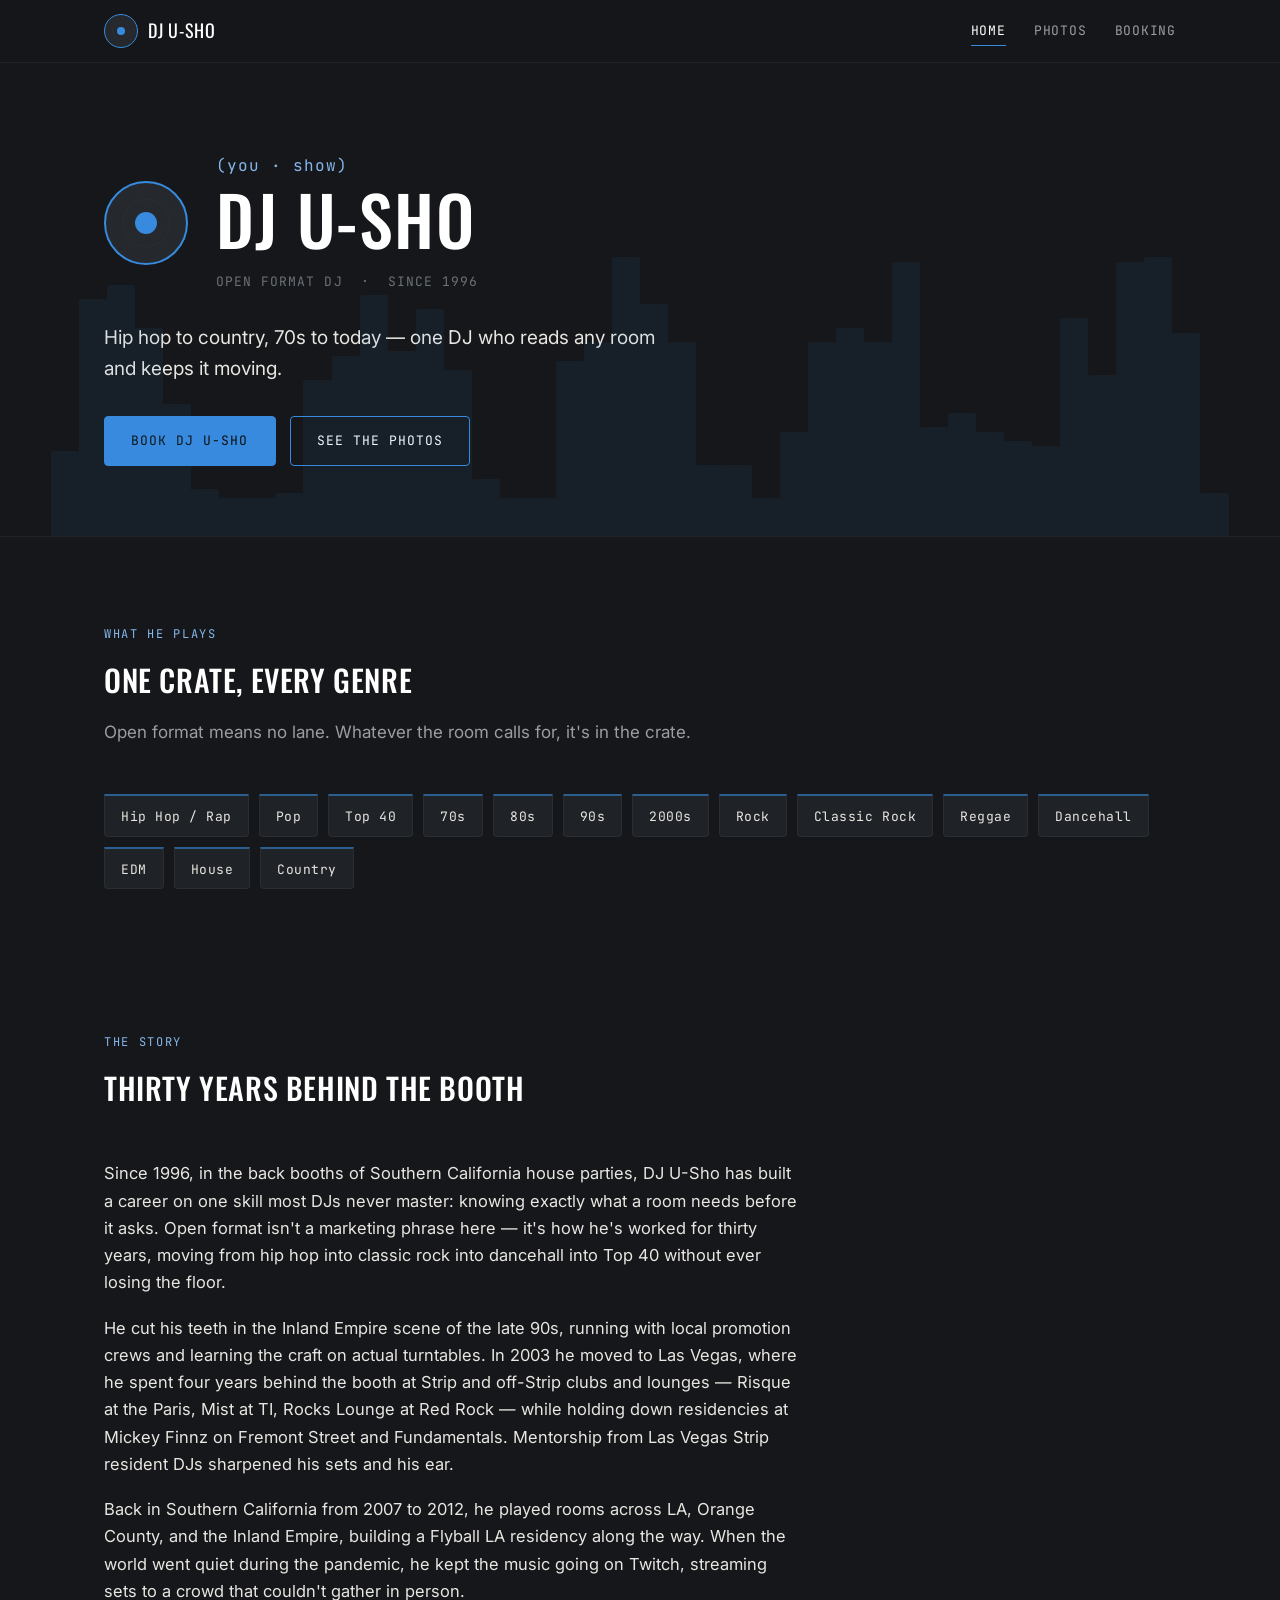
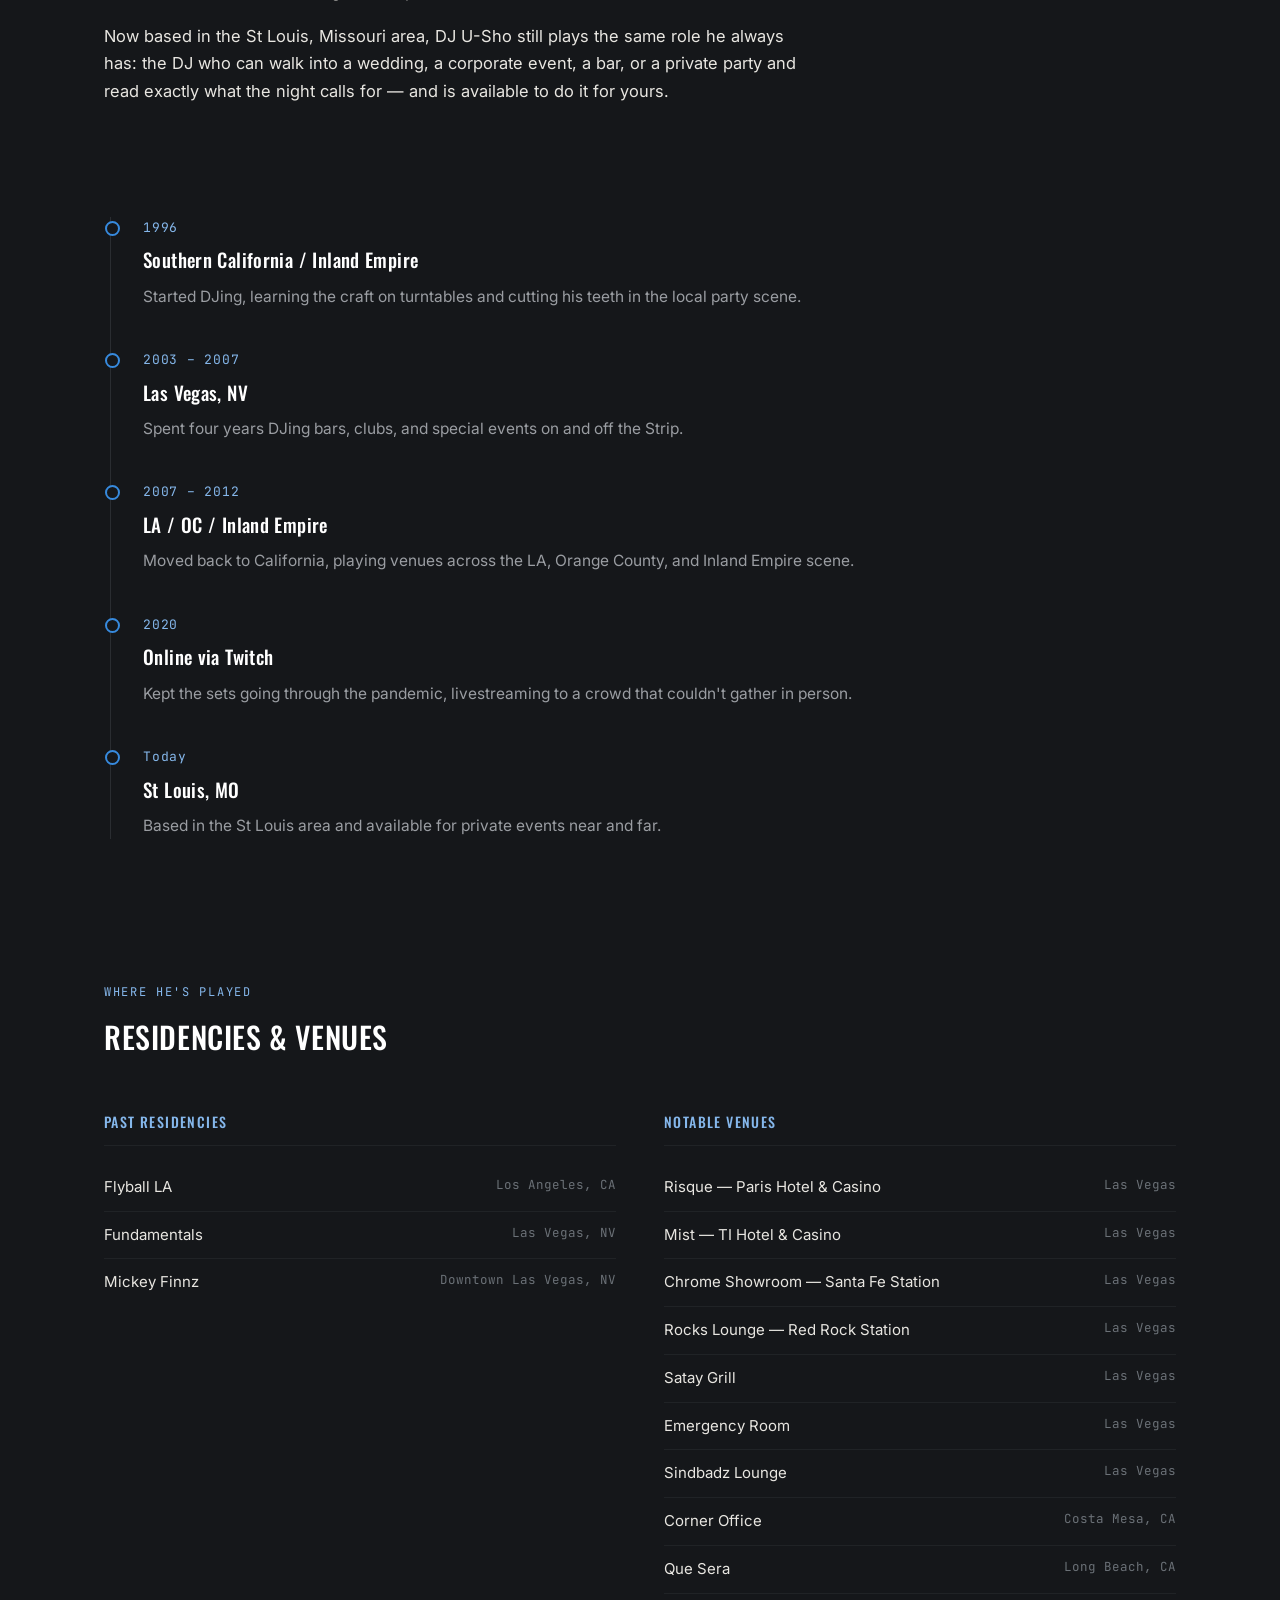
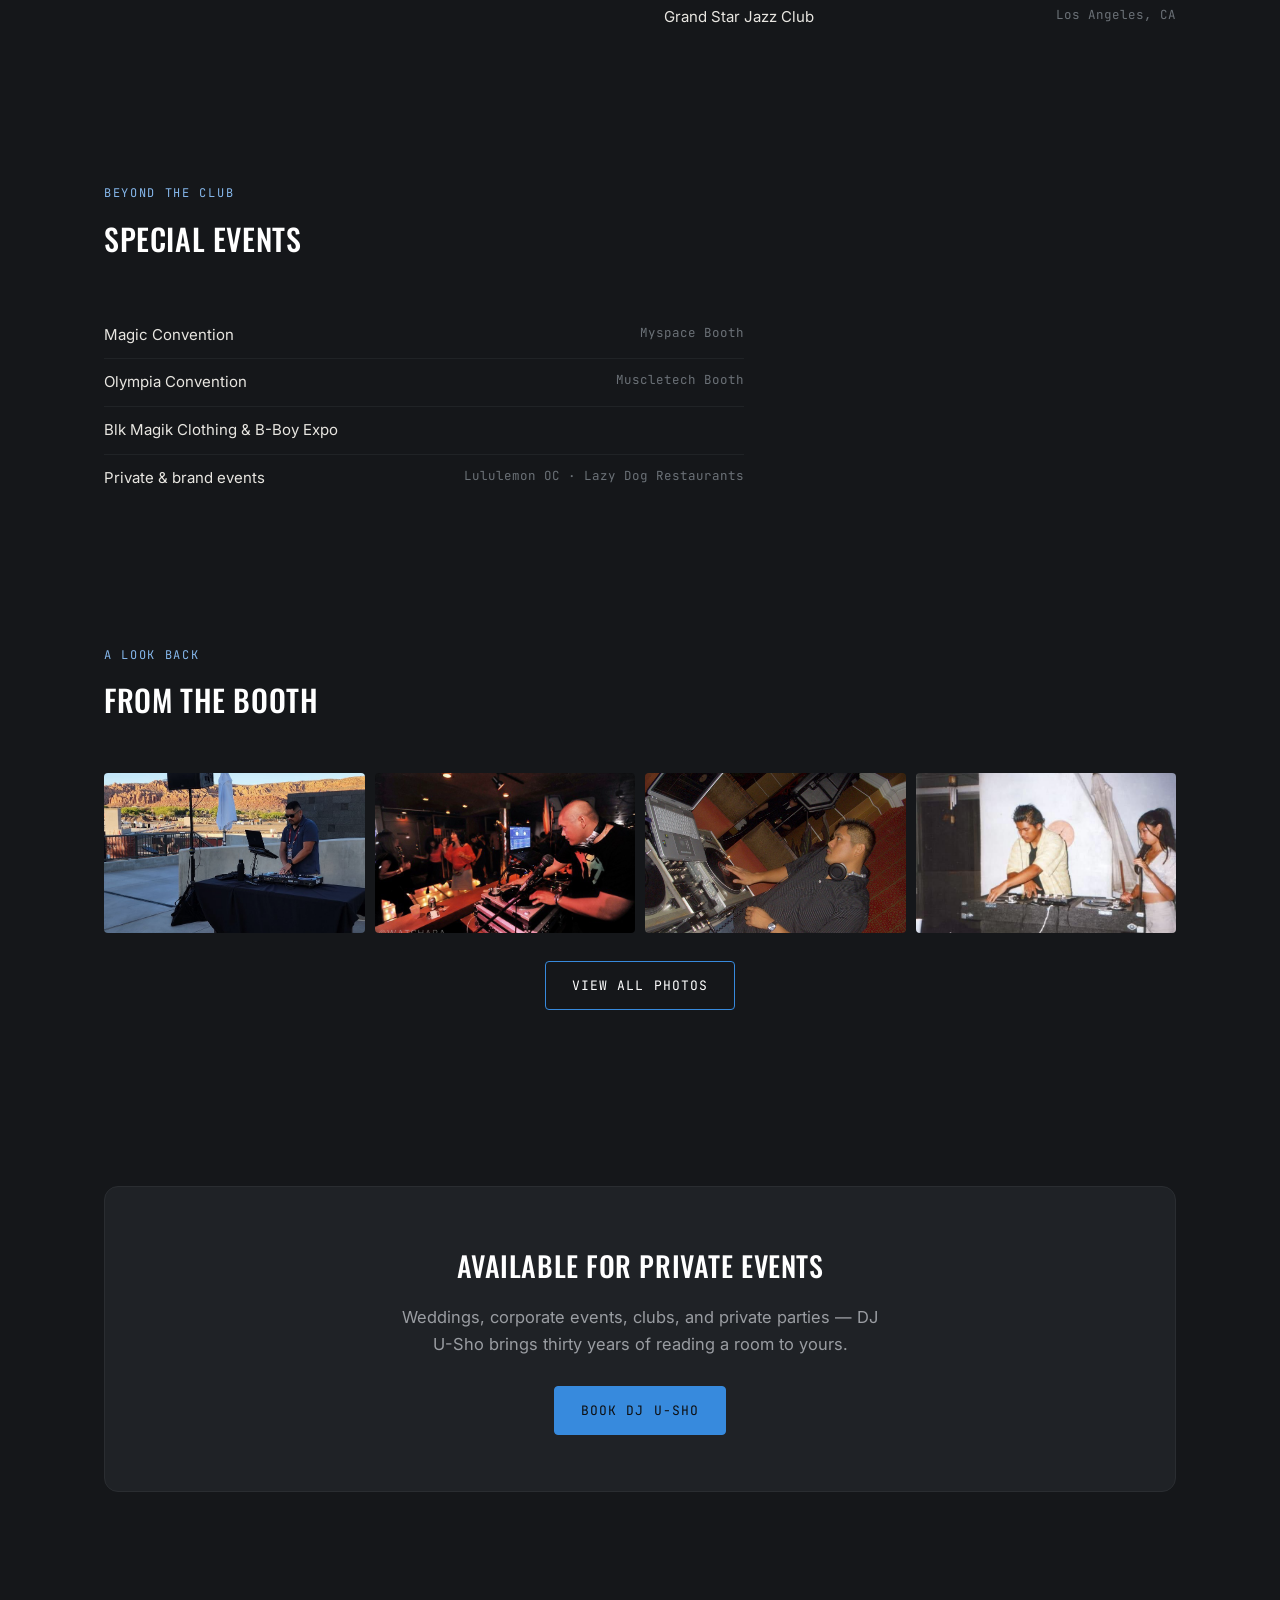
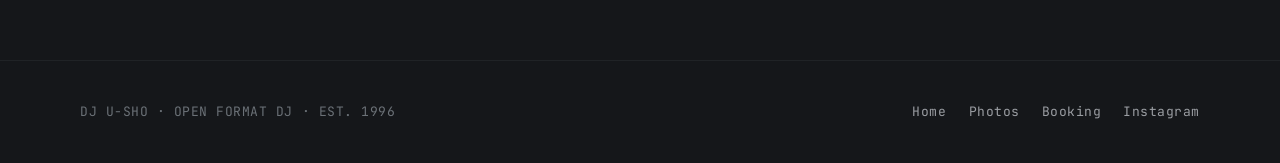
==== index.html @ 12fcd319 "Initial commit of DJ U-Sho website" ====
<!DOCTYPE html>
<html lang="en">
<head>
<meta charset="UTF-8">
<meta name="viewport" content="width=device-width, initial-scale=1.0">
<title>DJ U-Sho — Open Format DJ | Hip Hop, Rock, Top 40, EDM &amp; More</title>
<meta name="description" content="DJ U-Sho (pronounced 'you-show') is an open format DJ based in St Louis, MO, with 30 years of experience spinning hip hop, rock, Top 40, EDM, country and more. Available for weddings, clubs, and private events.">
<link rel="preconnect" href="https://fonts.googleapis.com">
<link rel="preconnect" href="https://fonts.gstatic.com" crossorigin>
<link href="https://fonts.googleapis.com/css2?family=Oswald:wght@400;500;600&family=Inter:wght@400;500;600&family=JetBrains+Mono:wght@400;500&display=swap" rel="stylesheet">
<link rel="stylesheet" href="styles.css">
<style>

  .hero {
    padding: 90px 0 70px;
    border-bottom: 1px solid var(--border-soft);
    position: relative;
    overflow: hidden;
  }

  .hero-waveform {
    position: absolute;
    inset: 0;
    display: flex;
    align-items: flex-end;
    justify-content: space-between;
    padding: 0 4%;
    opacity: 0.07;
    pointer-events: none;
  }

  .hero-waveform span {
    width: 2.4%;
    background: var(--accent);
    border-radius: 2px 2px 0 0;
  }

  .hero-inner {
    position: relative;
    z-index: 1;
    display: flex;
    align-items: center;
    gap: 28px;
    flex-wrap: wrap;
  }

  .hero-text h1 {
    font-size: clamp(40px, 7vw, 68px);
    line-height: 1;
    margin-bottom: 14px;
  }

  .hero-pronounce {
    font-family: var(--font-mono);
    font-size: 16px;
    color: var(--accent-text-on-dark);
    letter-spacing: 0.06em;
    margin-bottom: 6px;
    display: block;
  }

  .hero-meta {
    font-family: var(--font-mono);
    font-size: 13px;
    color: var(--text-tertiary);
    letter-spacing: 0.08em;
    text-transform: uppercase;
  }

  .hero-sub {
    margin-top: 28px;
    font-size: 19px;
    color: var(--text);
    max-width: 560px;
  }

  .hero-cta-row {
    margin-top: 32px;
    display: flex;
    gap: 14px;
    flex-wrap: wrap;
  }

  .crate {
    display: flex;
    flex-wrap: wrap;
    gap: 10px;
  }

  .crate-tab {
    font-family: var(--font-mono);
    font-size: 13px;
    letter-spacing: 0.04em;
    color: var(--text);
    background: var(--surface);
    border: 1px solid var(--border);
    border-top: 2px solid var(--accent-dim);
    padding: 10px 16px 8px;
    border-radius: 0 0 var(--radius-sm) var(--radius-sm);
    transition: border-color 0.15s, color 0.15s;
  }

  .crate-tab:hover {
    border-top-color: var(--accent);
    color: #fff;
  }

  .timeline {
    border-left: 1px solid var(--border);
    margin-left: 6px;
  }

  .timeline-item {
    position: relative;
    padding: 0 0 40px 32px;
  }

  .timeline-item:last-child { padding-bottom: 0; }

  .timeline-item::before {
    content: '';
    position: absolute;
    left: -6px;
    top: 4px;
    width: 11px;
    height: 11px;
    border-radius: 50%;
    background: var(--bg);
    border: 2px solid var(--accent);
  }

  .timeline-year {
    font-family: var(--font-mono);
    font-size: 13px;
    color: var(--accent-text-on-dark);
    letter-spacing: 0.06em;
    margin-bottom: 6px;
    display: block;
  }

  .timeline-item h3 {
    font-size: 19px;
    margin-bottom: 8px;
    text-transform: none;
  }

  .timeline-item p { font-size: 15.5px; }

  .bio-text p {
    font-size: 16.5px;
    color: var(--text);
    max-width: 700px;
  }

  .list-grid {
    display: grid;
    grid-template-columns: 1fr 1fr;
    gap: 48px;
  }

  @media (max-width: 720px) {
    .list-grid { grid-template-columns: 1fr; gap: 32px; }
  }

  .list-block h3 {
    font-size: 14px;
    letter-spacing: 0.1em;
    color: var(--accent-text-on-dark);
    margin-bottom: 18px;
    padding-bottom: 12px;
    border-bottom: 1px solid var(--border-soft);
  }

  .plain-list {
    list-style: none;
    margin: 0;
    padding: 0;
  }

  .plain-list li {
    padding: 11px 0;
    border-bottom: 1px solid var(--border-soft);
    font-size: 15px;
    color: var(--text);
    display: flex;
    justify-content: space-between;
    gap: 12px;
  }

  .plain-list li:last-child { border-bottom: none; }

  .plain-list .loc {
    font-family: var(--font-mono);
    font-size: 12.5px;
    color: var(--text-tertiary);
    text-align: right;
    white-space: nowrap;
  }

  .cta-band {
    background: var(--surface);
    border-radius: var(--radius-lg);
    padding: 56px 48px;
    text-align: center;
    border: 1px solid var(--border);
  }

  .cta-band h2 { font-size: 28px; margin-bottom: 14px; }
  .cta-band p { font-size: 16.5px; max-width: 480px; margin: 0 auto 28px; }

  @media (max-width: 600px) {
    .cta-band { padding: 40px 24px; }
  }

  .photo-teaser-grid {
    display: grid;
    grid-template-columns: repeat(4, 1fr);
    gap: 10px;
  }

  .photo-teaser-grid img {
    width: 100%;
    height: 160px;
    object-fit: cover;
    border-radius: var(--radius-sm);
    filter: grayscale(15%);
    transition: filter 0.2s;
  }

  .photo-teaser-grid a:hover img { filter: grayscale(0%); }

  @media (max-width: 720px) {
    .photo-teaser-grid { grid-template-columns: repeat(2, 1fr); }
  }
</style>
</head>
<body>

<header class="site-header">
  <nav class="nav">
    <a href="index.html" class="nav-brand">
      <span class="record-mark"><span class="ring"><span class="dot"></span></span></span>
      DJ U-Sho
    </a>
    <button class="nav-toggle" aria-label="Toggle menu" aria-expanded="false" id="navToggle">&#9776;</button>
    <ul class="nav-links" id="navLinks">
      <li><a href="index.html" class="active">Home</a></li>
      <li><a href="photos.html">Photos</a></li>
      <li><a href="contact.html">Booking</a></li>
    </ul>
  </nav>
</header>

<section class="hero">
  <div class="hero-waveform" aria-hidden="true" id="heroWaveform"></div>
  <div class="container hero-inner">
    <span class="record-mark lg spin" aria-hidden="true"><span class="ring"><span class="dot"></span></span></span>
    <div class="hero-text">
      <span class="hero-pronounce">(you &middot; show)</span>
      <h1>DJ U&#8209;Sho</h1>
      <span class="hero-meta">Open format DJ &nbsp;&middot;&nbsp; Since 1996</span>
    </div>
  </div>
  <div class="container">
    <p class="hero-sub">Hip hop to country, 70s to today — one DJ who reads any room and keeps it moving.</p>
    <div class="hero-cta-row">
      <a href="contact.html" class="btn primary">Book DJ U-Sho</a>
      <a href="photos.html" class="btn">See the photos</a>
    </div>
  </div>
</section>

<section>
  <div class="container">
    <div class="section-head">
      <span class="eyebrow">What he plays</span>
      <h2>One crate, every genre</h2>
      <p>Open format means no lane. Whatever the room calls for, it's in the crate.</p>
    </div>
    <div class="crate">
      <span class="crate-tab">Hip Hop / Rap</span>
      <span class="crate-tab">Pop</span>
      <span class="crate-tab">Top 40</span>
      <span class="crate-tab">70s</span>
      <span class="crate-tab">80s</span>
      <span class="crate-tab">90s</span>
      <span class="crate-tab">2000s</span>
      <span class="crate-tab">Rock</span>
      <span class="crate-tab">Classic Rock</span>
      <span class="crate-tab">Reggae</span>
      <span class="crate-tab">Dancehall</span>
      <span class="crate-tab">EDM</span>
      <span class="crate-tab">House</span>
      <span class="crate-tab">Country</span>
    </div>
  </div>
</section>

<section class="tight">
  <div class="container">
    <div class="section-head">
      <span class="eyebrow">The story</span>
      <h2>Thirty years behind the booth</h2>
    </div>
    <div class="bio-text">
      <p>Since 1996, in the back booths of Southern California house parties, DJ U-Sho has built a career on one skill most DJs never master: knowing exactly what a room needs before it asks. Open format isn't a marketing phrase here — it's how he's worked for thirty years, moving from hip hop into classic rock into dancehall into Top 40 without ever losing the floor.</p>
      <p>He cut his teeth in the Inland Empire scene of the late 90s, running with local promotion crews and learning the craft on actual turntables. In 2003 he moved to Las Vegas, where he spent four years behind the booth at Strip and off-Strip clubs and lounges — Risque at the Paris, Mist at TI, Rocks Lounge at Red Rock — while holding down residencies at Mickey Finnz on Fremont Street and Fundamentals. Mentorship from Las Vegas Strip resident DJs sharpened his sets and his ear.</p>
      <p>Back in Southern California from 2007 to 2012, he played rooms across LA, Orange County, and the Inland Empire, building a Flyball LA residency along the way. When the world went quiet during the pandemic, he kept the music going on Twitch, streaming sets to a crowd that couldn't gather in person.</p>
      <p>Now based in the St Louis, Missouri area, DJ U-Sho still plays the same role he always has: the DJ who can walk into a wedding, a corporate event, a bar, or a private party and read exactly what the night calls for — and is available to do it for yours.</p>
    </div>
  </div>
</section>

<section class="tight">
  <div class="container">
    <div class="timeline">
      <div class="timeline-item">
        <span class="timeline-year">1996</span>
        <h3>Southern California / Inland Empire</h3>
        <p>Started DJing, learning the craft on turntables and cutting his teeth in the local party scene.</p>
      </div>
      <div class="timeline-item">
        <span class="timeline-year">2003 &ndash; 2007</span>
        <h3>Las Vegas, NV</h3>
        <p>Spent four years DJing bars, clubs, and special events on and off the Strip.</p>
      </div>
      <div class="timeline-item">
        <span class="timeline-year">2007 &ndash; 2012</span>
        <h3>LA / OC / Inland Empire</h3>
        <p>Moved back to California, playing venues across the LA, Orange County, and Inland Empire scene.</p>
      </div>
      <div class="timeline-item">
        <span class="timeline-year">2020</span>
        <h3>Online via Twitch</h3>
        <p>Kept the sets going through the pandemic, livestreaming to a crowd that couldn't gather in person.</p>
      </div>
      <div class="timeline-item">
        <span class="timeline-year">Today</span>
        <h3>St Louis, MO</h3>
        <p>Based in the St Louis area and available for private events near and far.</p>
      </div>
    </div>
  </div>
</section>

<section>
  <div class="container">
    <div class="section-head">
      <span class="eyebrow">Where he's played</span>
      <h2>Residencies &amp; venues</h2>
    </div>
    <div class="list-grid">
      <div class="list-block">
        <h3>Past residencies</h3>
        <ul class="plain-list">
          <li><span>Flyball LA</span><span class="loc">Los Angeles, CA</span></li>
          <li><span>Fundamentals</span><span class="loc">Las Vegas, NV</span></li>
          <li><span>Mickey Finnz</span><span class="loc">Downtown Las Vegas, NV</span></li>
        </ul>
      </div>
      <div class="list-block">
        <h3>Notable venues</h3>
        <ul class="plain-list">
          <li><span>Risque &mdash; Paris Hotel &amp; Casino</span><span class="loc">Las Vegas</span></li>
          <li><span>Mist &mdash; TI Hotel &amp; Casino</span><span class="loc">Las Vegas</span></li>
          <li><span>Chrome Showroom &mdash; Santa Fe Station</span><span class="loc">Las Vegas</span></li>
          <li><span>Rocks Lounge &mdash; Red Rock Station</span><span class="loc">Las Vegas</span></li>
          <li><span>Satay Grill</span><span class="loc">Las Vegas</span></li>
          <li><span>Emergency Room</span><span class="loc">Las Vegas</span></li>
          <li><span>Sindbadz Lounge</span><span class="loc">Las Vegas</span></li>
          <li><span>Corner Office</span><span class="loc">Costa Mesa, CA</span></li>
          <li><span>Que Sera</span><span class="loc">Long Beach, CA</span></li>
          <li><span>Grand Star Jazz Club</span><span class="loc">Los Angeles, CA</span></li>
        </ul>
      </div>
    </div>
  </div>
</section>

<section class="tight">
  <div class="container">
    <div class="section-head">
      <span class="eyebrow">Beyond the club</span>
      <h2>Special events</h2>
    </div>
    <ul class="plain-list" style="max-width: 640px;">
      <li><span>Magic Convention</span><span class="loc">Myspace Booth</span></li>
      <li><span>Olympia Convention</span><span class="loc">Muscletech Booth</span></li>
      <li><span>Blk Magik Clothing &amp; B-Boy Expo</span><span class="loc"></span></li>
      <li><span>Private &amp; brand events</span><span class="loc">Lululemon OC &middot; Lazy Dog Restaurants</span></li>
    </ul>
  </div>
</section>

<section>
  <div class="container">
    <div class="section-head">
      <span class="eyebrow">A look back</span>
      <h2>From the booth</h2>
    </div>
    <div class="photo-teaser-grid">
      <a href="photos.html"><img src="images/recent_03.jpg" alt="DJ U-Sho performing at an outdoor rooftop event" loading="lazy"></a>
      <a href="photos.html"><img src="images/laoc_01.jpg" alt="DJ U-Sho performing with a DJ U-Sho branded laptop sticker" loading="lazy"></a>
      <a href="photos.html"><img src="images/vegas_06.jpg" alt="DJ U-Sho DJing at a Las Vegas venue" loading="lazy"></a>
      <a href="photos.html"><img src="images/1996_early.jpg" alt="DJ U-Sho's earliest DJ photo from 1996" loading="lazy"></a>
    </div>
    <div style="text-align:center; margin-top: 28px;">
      <a href="photos.html" class="btn">View all photos</a>
    </div>
  </div>
</section>

<section>
  <div class="container">
    <div class="cta-band">
      <h2>Available for private events</h2>
      <p>Weddings, corporate events, clubs, and private parties — DJ U-Sho brings thirty years of reading a room to yours.</p>
      <a href="contact.html" class="btn primary">Book DJ U-Sho</a>
    </div>
  </div>
</section>

<footer class="site-footer">
  <div class="footer-inner">
    <span class="footer-brand">DJ U-SHO &middot; OPEN FORMAT DJ &middot; EST. 1996</span>
    <ul class="footer-links">
      <li><a href="index.html">Home</a></li>
      <li><a href="photos.html">Photos</a></li>
      <li><a href="contact.html">Booking</a></li>
      <li><a href="https://instagram.com" target="_blank" rel="noopener">Instagram</a></li>
    </ul>
  </div>
</footer>

<script>
  const toggle = document.getElementById('navToggle');
  const links = document.getElementById('navLinks');
  toggle.addEventListener('click', () => {
    const open = links.classList.toggle('open');
    toggle.setAttribute('aria-expanded', open);
  });

  const wf = document.getElementById('heroWaveform');
  if (wf) {
    const bars = 42;
    let html = '';
    for (let i = 0; i < bars; i++) {
      const h = 15 + Math.round(Math.sin(i * 0.7) * 25 + Math.random() * 30);
      html += `<span style="height:${Math.max(8, h)}%"></span>`;
    }
    wf.innerHTML = html;
  }
</script>

</body>
</html>
---- styles.css ----
/* ============================================
   DJ U-SHO — Shared Styles
   Palette: charcoal base, blue signal accent
   Type: Oswald (display/condensed) + Inter (body) + JetBrains Mono (labels)
   ============================================ */

:root {
  --bg: #15171a;
  --bg-deep: #0d0e10;
  --surface: #1f2226;
  --surface-raised: #25292e;
  --border: #2a2d31;
  --border-soft: #202326;
  --text: #e8e6e1;
  --text-secondary: #9a9da2;
  --text-tertiary: #6b7177;
  --accent: #378ADD;
  --accent-dim: #2a5f8f;
  --accent-bright: #5DA3EA;
  --accent-text-on-dark: #85B7EB;

  --font-display: 'Oswald', 'Arial Narrow', sans-serif;
  --font-body: 'Inter', -apple-system, BlinkMacSystemFont, 'Segoe UI', sans-serif;
  --font-mono: 'JetBrains Mono', 'Courier New', monospace;

  --radius-sm: 4px;
  --radius-md: 8px;
  --radius-lg: 14px;

  --max-width: 1120px;
}

* { box-sizing: border-box; }

html { scroll-behavior: smooth; }

@media (prefers-reduced-motion: reduce) {
  html { scroll-behavior: auto; }
  * { animation-duration: 0.01ms !important; animation-iteration-count: 1 !important; transition-duration: 0.01ms !important; }
}

body {
  margin: 0;
  background: var(--bg);
  color: var(--text);
  font-family: var(--font-body);
  font-size: 16px;
  line-height: 1.65;
  -webkit-font-smoothing: antialiased;
}

img { max-width: 100%; display: block; }

a { color: var(--accent-text-on-dark); text-decoration: none; }
a:hover { color: var(--accent-bright); }

a:focus-visible,
button:focus-visible,
input:focus-visible,
select:focus-visible,
textarea:focus-visible {
  outline: 2px solid var(--accent);
  outline-offset: 2px;
}

h1, h2, h3 {
  font-family: var(--font-display);
  font-weight: 500;
  text-transform: uppercase;
  letter-spacing: 0.02em;
  margin: 0;
  color: #fff;
}

p { margin: 0 0 1.1em; color: var(--text-secondary); }
p:last-child { margin-bottom: 0; }

.container {
  max-width: var(--max-width);
  margin: 0 auto;
  padding: 0 24px;
}

.eyebrow {
  font-family: var(--font-mono);
  font-size: 12px;
  letter-spacing: 0.14em;
  text-transform: uppercase;
  color: var(--accent-text-on-dark);
  margin: 0 0 10px;
  display: block;
}

/* ---------- Nav ---------- */
.site-header {
  position: sticky;
  top: 0;
  z-index: 50;
  background: rgba(21, 23, 26, 0.92);
  backdrop-filter: blur(8px);
  border-bottom: 1px solid var(--border-soft);
}

.nav {
  display: flex;
  align-items: center;
  justify-content: space-between;
  padding: 14px 24px;
  max-width: var(--max-width);
  margin: 0 auto;
  position: relative;
}

.nav-brand {
  display: flex;
  align-items: center;
  gap: 10px;
  color: #fff;
  font-family: var(--font-display);
  font-size: 18px;
  letter-spacing: 0.04em;
  text-transform: uppercase;
}

.nav-brand:hover { color: #fff; }

.nav-links {
  display: flex;
  gap: 28px;
  list-style: none;
  margin: 0;
  padding: 0;
  font-family: var(--font-mono);
  font-size: 13px;
  letter-spacing: 0.06em;
  text-transform: uppercase;
}

.nav-links a {
  color: var(--text-secondary);
  padding: 6px 0;
  border-bottom: 1px solid transparent;
  transition: color 0.15s, border-color 0.15s;
}

.nav-links a:hover,
.nav-links a.active {
  color: #fff;
  border-bottom-color: var(--accent);
}

.nav-toggle {
  display: none;
  background: none;
  border: 1px solid var(--border);
  border-radius: var(--radius-sm);
  color: var(--text);
  padding: 8px 10px;
  font-size: 18px;
  cursor: pointer;
}

@media (max-width: 720px) {
  .nav-links {
    position: absolute;
    top: 100%;
    left: 0;
    right: 0;
    flex-direction: column;
    background: var(--bg-deep);
    border-bottom: 1px solid var(--border-soft);
    padding: 16px 24px;
    gap: 16px;
    display: none;
  }
  .nav-links.open { display: flex; }
  .nav-toggle { display: block; }
}

/* ---------- Record mark ---------- */
.record-mark {
  width: 34px;
  height: 34px;
  border-radius: 50%;
  background: var(--surface-raised);
  border: 1.5px solid var(--accent);
  display: flex;
  align-items: center;
  justify-content: center;
  flex-shrink: 0;
}

.record-mark .ring {
  width: 18px;
  height: 18px;
  border-radius: 50%;
  border: 1px solid var(--border);
  display: flex;
  align-items: center;
  justify-content: center;
}

.record-mark .dot {
  width: 8px;
  height: 8px;
  border-radius: 50%;
  background: var(--accent);
}

.record-mark.lg {
  width: 84px;
  height: 84px;
  border-width: 2px;
}
.record-mark.lg .ring { width: 48px; height: 48px; }
.record-mark.lg .dot { width: 22px; height: 22px; }

@keyframes spin-record {
  from { transform: rotate(0deg); }
  to { transform: rotate(360deg); }
}

.record-mark.spin .ring {
  animation: spin-record 6s linear infinite;
}

/* ---------- Buttons ---------- */
.btn {
  display: inline-flex;
  align-items: center;
  gap: 8px;
  font-family: var(--font-mono);
  font-size: 13px;
  letter-spacing: 0.08em;
  text-transform: uppercase;
  padding: 13px 26px;
  border-radius: var(--radius-sm);
  border: 1px solid var(--accent);
  color: #fff;
  background: transparent;
  cursor: pointer;
  transition: background 0.15s, color 0.15s, transform 0.1s;
}

.btn:hover {
  background: var(--accent);
  color: #0d0e10;
}

.btn:active { transform: scale(0.98); }

.btn.primary {
  background: var(--accent);
  color: #0d0e10;
}

.btn.primary:hover {
  background: var(--accent-bright);
  border-color: var(--accent-bright);
}

/* ---------- Footer ---------- */
.site-footer {
  border-top: 1px solid var(--border-soft);
  padding: 40px 24px;
  margin-top: 80px;
}

.footer-inner {
  max-width: var(--max-width);
  margin: 0 auto;
  display: flex;
  flex-wrap: wrap;
  justify-content: space-between;
  align-items: center;
  gap: 20px;
}

.footer-brand {
  font-family: var(--font-mono);
  font-size: 13px;
  color: var(--text-tertiary);
  letter-spacing: 0.04em;
}

.footer-links {
  display: flex;
  gap: 22px;
  list-style: none;
  margin: 0;
  padding: 0;
  font-family: var(--font-mono);
  font-size: 13px;
  letter-spacing: 0.04em;
}

.footer-links a { color: var(--text-secondary); }
.footer-links a:hover { color: var(--accent-text-on-dark); }

/* ---------- Section spacing ---------- */
section { padding: 88px 0; }
section.tight { padding: 56px 0; }

.section-head { max-width: 640px; margin-bottom: 48px; }
.section-head h2 { font-size: 30px; margin-bottom: 14px; }
.section-head p { font-size: 17px; }

.hr {
  border: none;
  border-top: 1px solid var(--border-soft);
  margin: 0;
}
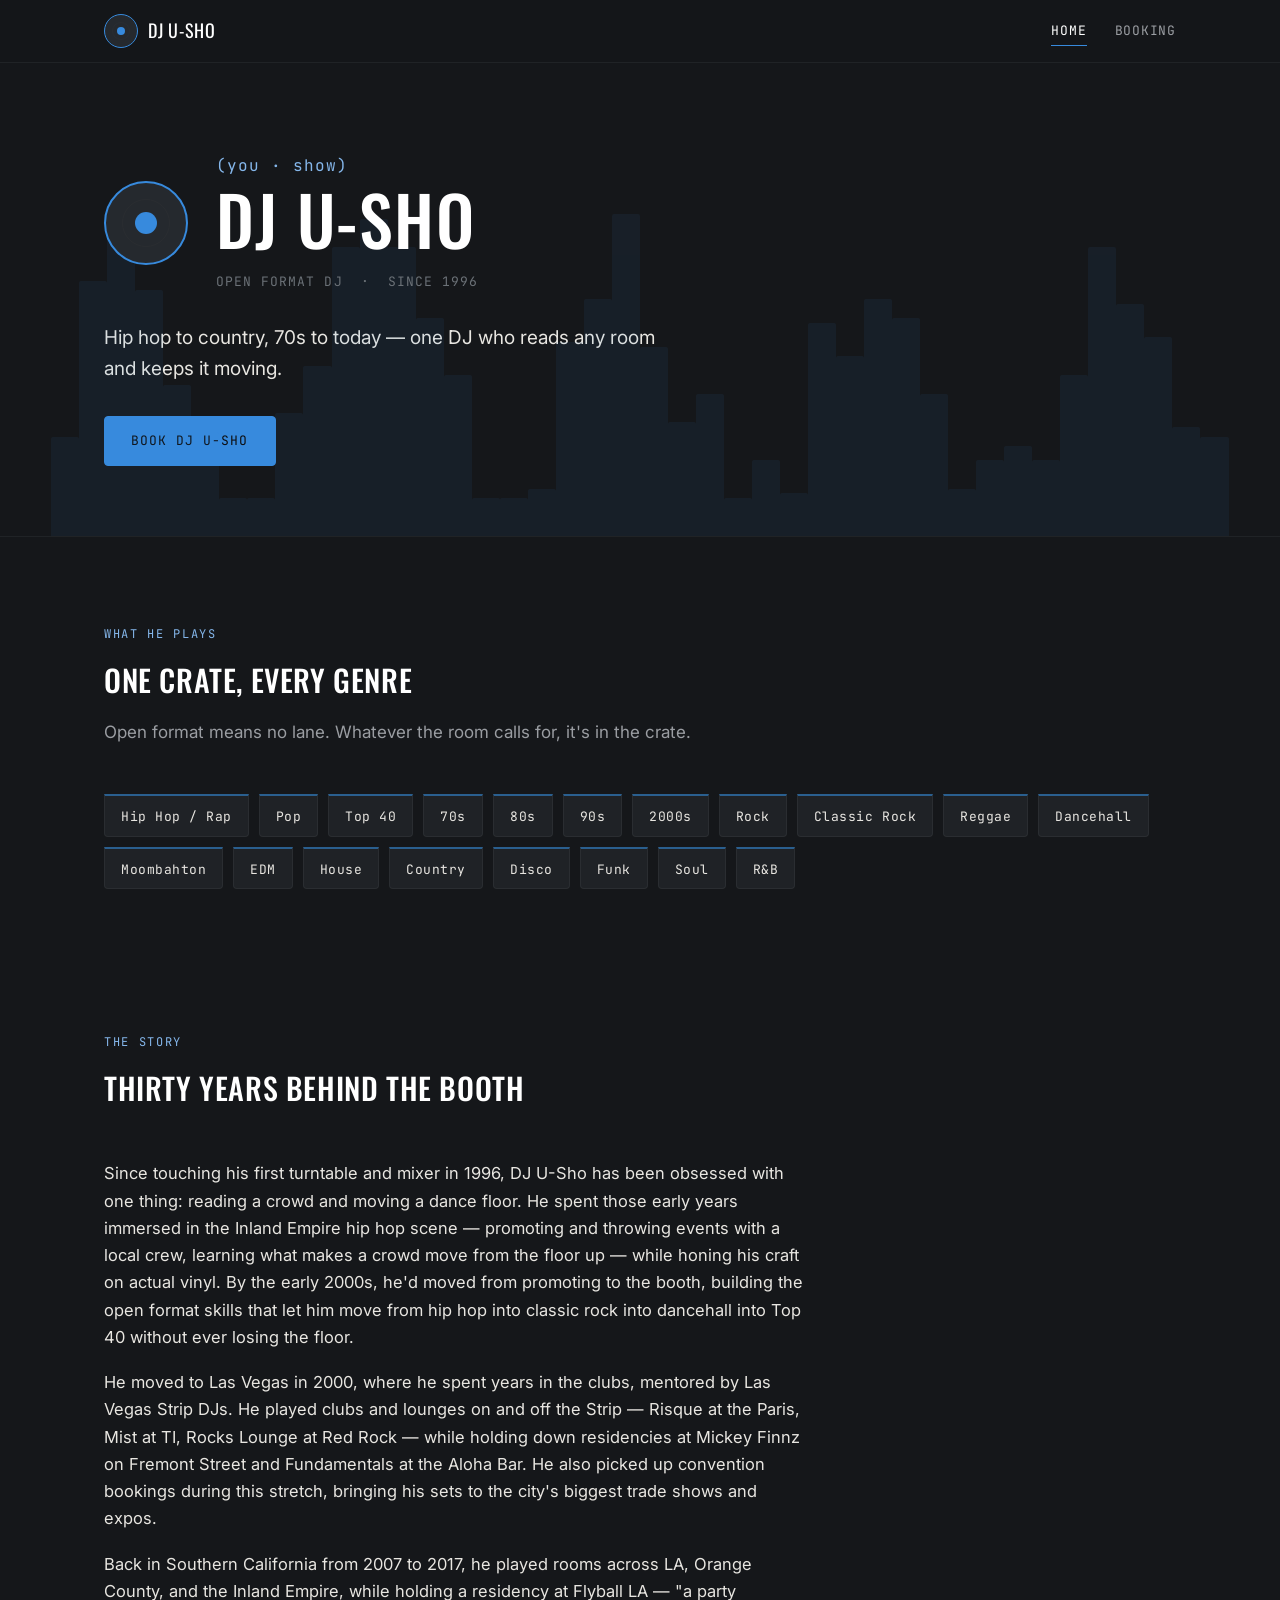
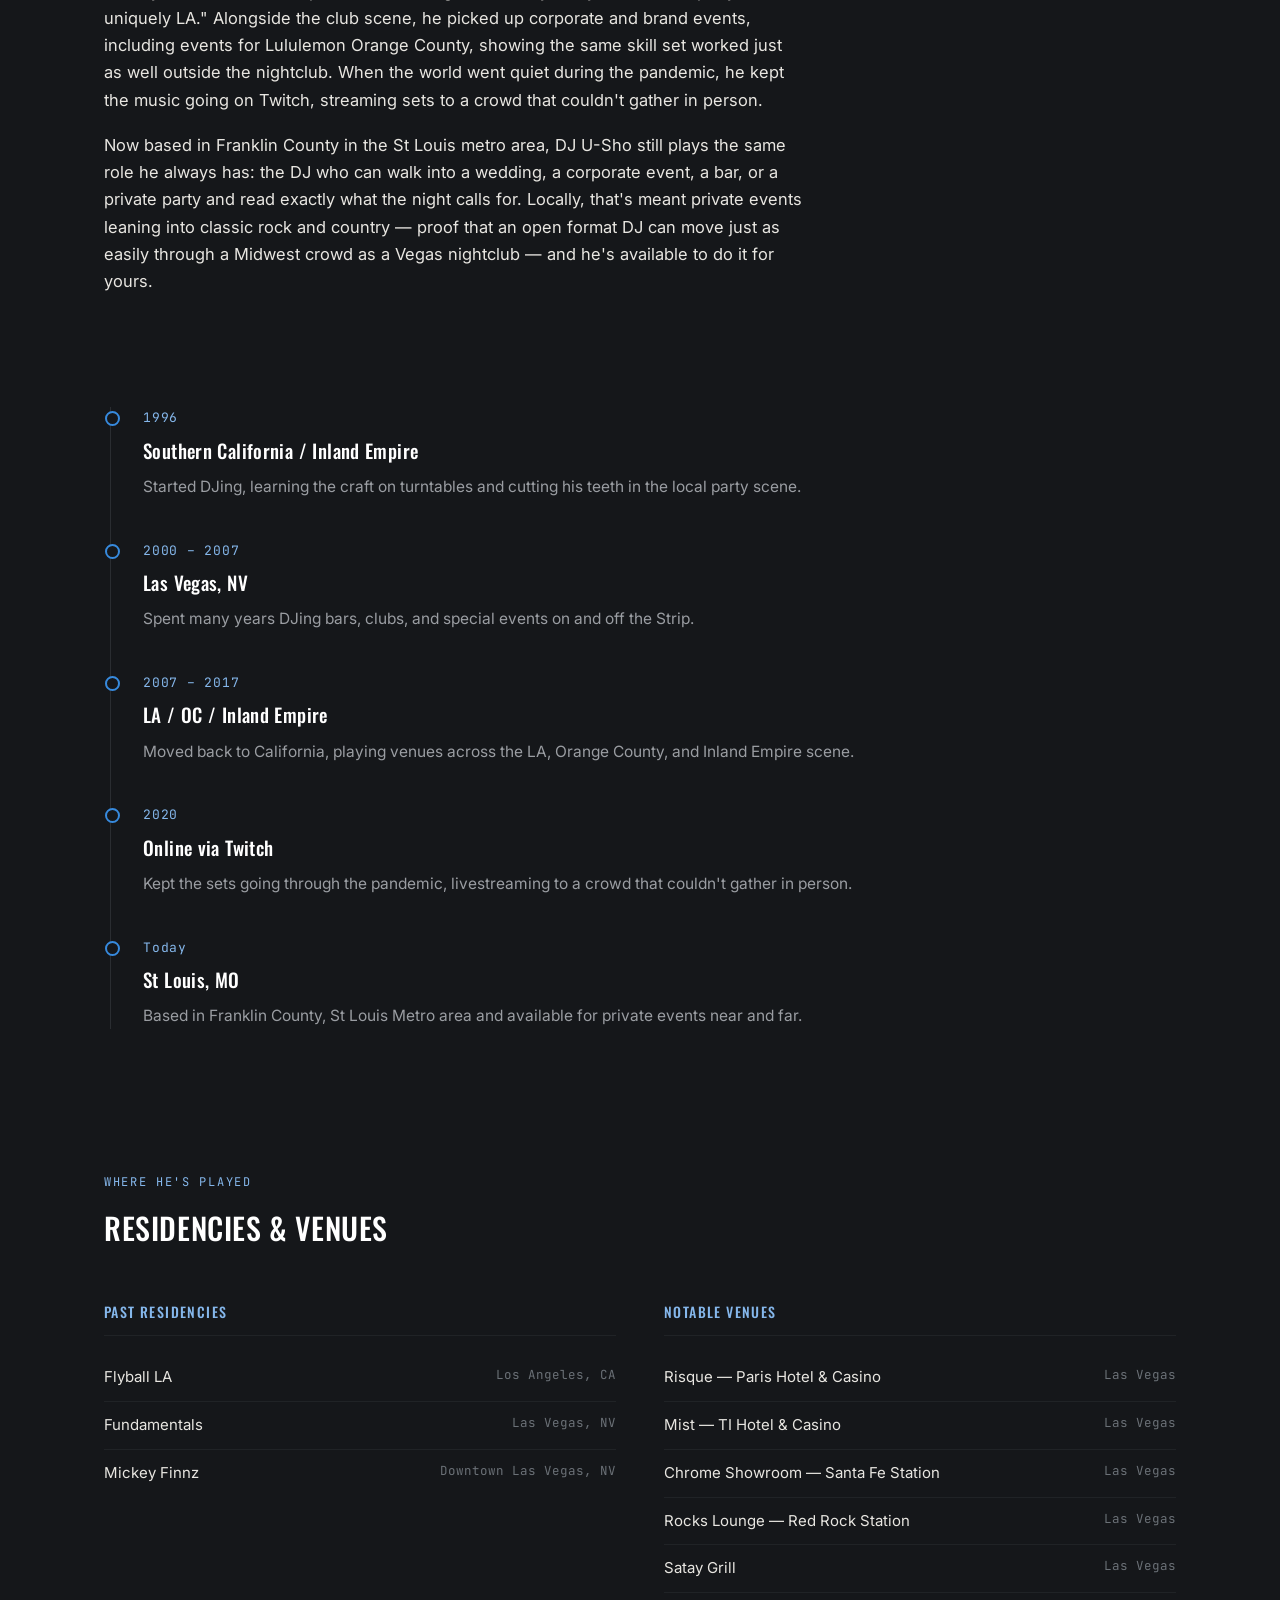
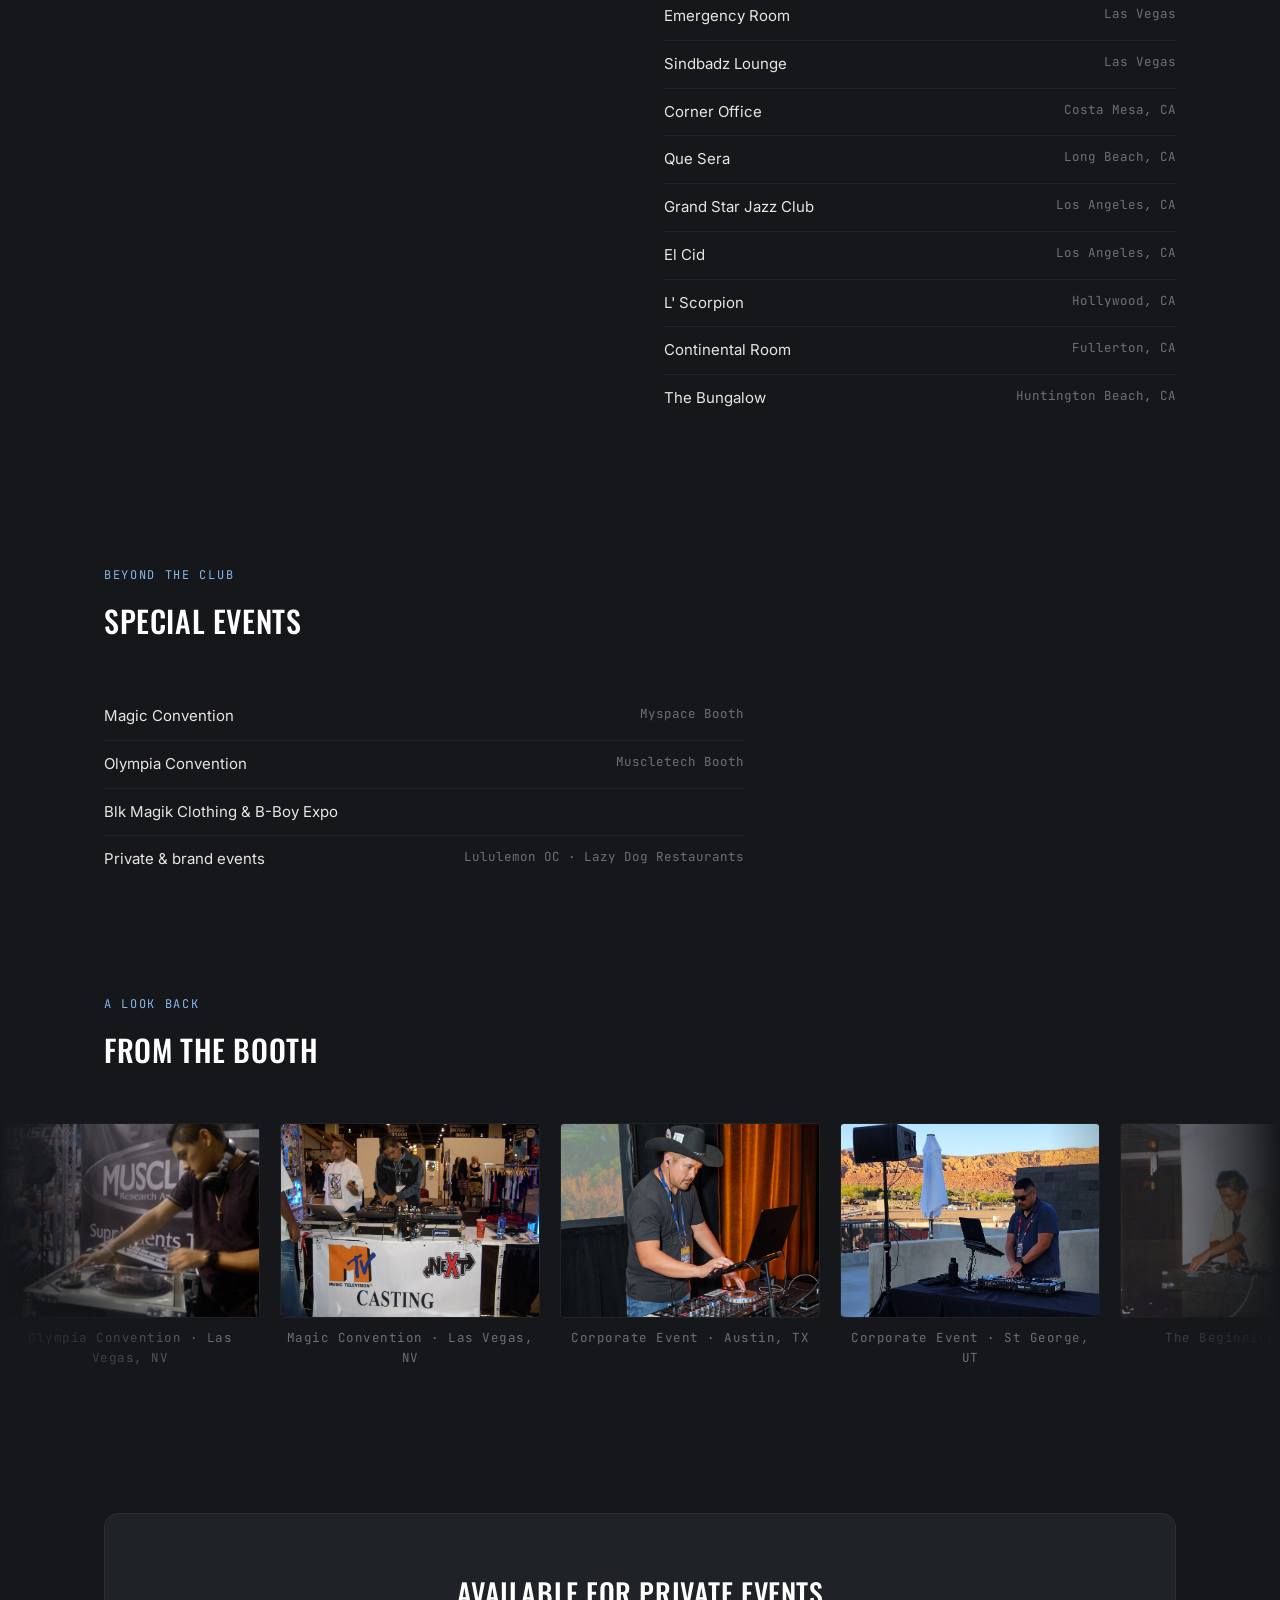
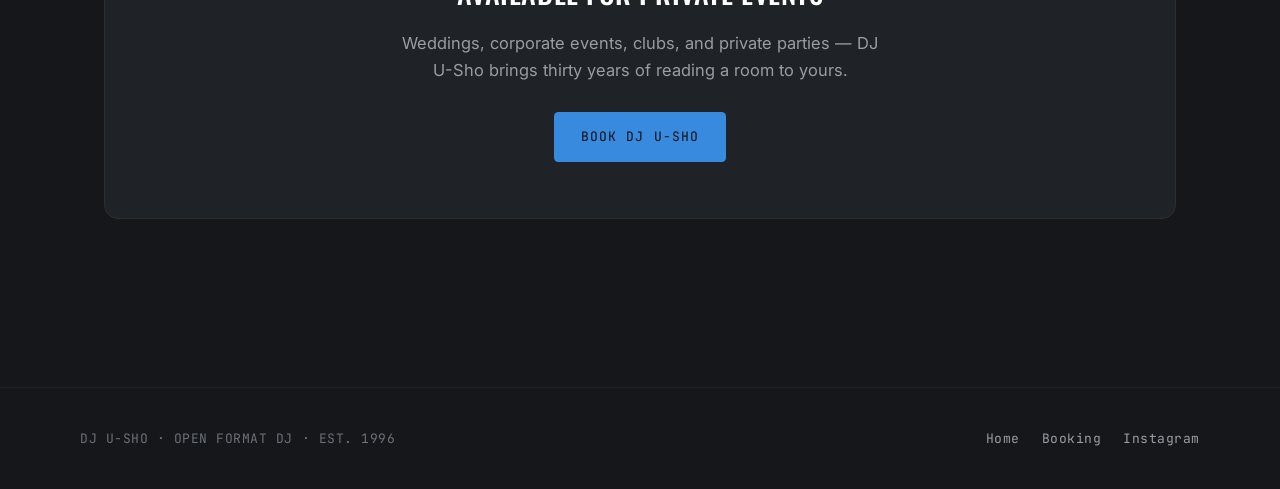
==== commit ec7c0f79: "Add genres/venues, replace photo gallery with homepage carousel, hide photos page - Add Disco, Funk," ====
--- a/index.html
+++ b/index.html
@@ -4,7 +4,7 @@
 <meta charset="UTF-8">
 <meta name="viewport" content="width=device-width, initial-scale=1.0">
 <title>DJ U-Sho — Open Format DJ | Hip Hop, Rock, Top 40, EDM &amp; More</title>
-<meta name="description" content="DJ U-Sho (pronounced 'you-show') is an open format DJ based in St Louis, MO, with 30 years of experience spinning hip hop, rock, Top 40, EDM, country and more. Available for weddings, clubs, and private events.">
+<meta name="description" content="DJ U-Sho (pronounced 'you-show') is an open format DJ based in St Louis Metro, MO, with 25 years of experience spinning hip hop, rock, Top 40, EDM, country and more. Available for weddings, clubs, and private events.">
 <link rel="preconnect" href="https://fonts.googleapis.com">
 <link rel="preconnect" href="https://fonts.gstatic.com" crossorigin>
 <link href="https://fonts.googleapis.com/css2?family=Oswald:wght@400;500;600&family=Inter:wght@400;500;600&family=JetBrains+Mono:wght@400;500&display=swap" rel="stylesheet">
@@ -232,6 +232,57 @@
   @media (max-width: 720px) {
     .photo-teaser-grid { grid-template-columns: repeat(2, 1fr); }
   }
+
+  .carousel {
+    overflow: hidden;
+    position: relative;
+    mask-image: linear-gradient(to right, transparent, #000 18%, #000 82%, transparent);
+  }
+
+  .carousel-track {
+    display: flex;
+    gap: 20px;
+    width: max-content;
+    animation: carousel-scroll 30s linear infinite;
+  }
+
+  .carousel:hover .carousel-track {
+    animation-play-state: paused;
+  }
+
+  @keyframes carousel-scroll {
+    from { transform: translateX(0); }
+    to { transform: translateX(-50%); }
+  }
+
+  .carousel-item {
+    flex: 0 0 auto;
+    width: 260px;
+  }
+
+  .carousel-item img {
+    width: 100%;
+    aspect-ratio: 4/3;
+    object-fit: cover;
+    background: var(--surface);
+    border: 1px solid var(--border-soft);
+    border-radius: var(--radius-sm);
+    display: block;
+  }
+
+  .carousel-caption {
+    margin-top: 10px;
+    font-family: var(--font-mono);
+    font-size: 12.5px;
+    letter-spacing: 0.04em;
+    color: var(--text-tertiary);
+    text-align: center;
+  }
+
+  @media (max-width: 600px) {
+    .carousel-item { width: 200px; }
+    .carousel-item img { height: 150px; }
+  }
 </style>
 </head>
 <body>
@@ -245,7 +296,6 @@
     <button class="nav-toggle" aria-label="Toggle menu" aria-expanded="false" id="navToggle">&#9776;</button>
     <ul class="nav-links" id="navLinks">
       <li><a href="index.html" class="active">Home</a></li>
-      <li><a href="photos.html">Photos</a></li>
       <li><a href="contact.html">Booking</a></li>
     </ul>
   </nav>
@@ -265,7 +315,6 @@
     <p class="hero-sub">Hip hop to country, 70s to today — one DJ who reads any room and keeps it moving.</p>
     <div class="hero-cta-row">
       <a href="contact.html" class="btn primary">Book DJ U-Sho</a>
-      <a href="photos.html" class="btn">See the photos</a>
     </div>
   </div>
 </section>
@@ -289,9 +338,14 @@
       <span class="crate-tab">Classic Rock</span>
       <span class="crate-tab">Reggae</span>
       <span class="crate-tab">Dancehall</span>
+      <span class="crate-tab">Moombahton</span>
       <span class="crate-tab">EDM</span>
       <span class="crate-tab">House</span>
       <span class="crate-tab">Country</span>
+      <span class="crate-tab">Disco</span>
+      <span class="crate-tab">Funk</span>
+      <span class="crate-tab">Soul</span>
+      <span class="crate-tab">R&amp;B</span>
     </div>
   </div>
 </section>
@@ -302,12 +356,12 @@
       <span class="eyebrow">The story</span>
       <h2>Thirty years behind the booth</h2>
     </div>
-    <div class="bio-text">
-      <p>Since 1996, in the back booths of Southern California house parties, DJ U-Sho has built a career on one skill most DJs never master: knowing exactly what a room needs before it asks. Open format isn't a marketing phrase here — it's how he's worked for thirty years, moving from hip hop into classic rock into dancehall into Top 40 without ever losing the floor.</p>
-      <p>He cut his teeth in the Inland Empire scene of the late 90s, running with local promotion crews and learning the craft on actual turntables. In 2003 he moved to Las Vegas, where he spent four years behind the booth at Strip and off-Strip clubs and lounges — Risque at the Paris, Mist at TI, Rocks Lounge at Red Rock — while holding down residencies at Mickey Finnz on Fremont Street and Fundamentals. Mentorship from Las Vegas Strip resident DJs sharpened his sets and his ear.</p>
-      <p>Back in Southern California from 2007 to 2012, he played rooms across LA, Orange County, and the Inland Empire, building a Flyball LA residency along the way. When the world went quiet during the pandemic, he kept the music going on Twitch, streaming sets to a crowd that couldn't gather in person.</p>
-      <p>Now based in the St Louis, Missouri area, DJ U-Sho still plays the same role he always has: the DJ who can walk into a wedding, a corporate event, a bar, or a private party and read exactly what the night calls for — and is available to do it for yours.</p>
-    </div>
+<div class="bio-text">
+  <p>Since touching his first turntable and mixer in 1996, DJ U-Sho has been obsessed with one thing: reading a crowd and moving a dance floor. He spent those early years immersed in the Inland Empire hip hop scene — promoting and throwing events with a local crew, learning what makes a crowd move from the floor up — while honing his craft on actual vinyl. By the early 2000s, he'd moved from promoting to the booth, building the open format skills that let him move from hip hop into classic rock into dancehall into Top 40 without ever losing the floor.</p>
+  <p>He moved to Las Vegas in 2000, where he spent years in the clubs, mentored by Las Vegas Strip DJs. He played clubs and lounges on and off the Strip — Risque at the Paris, Mist at TI, Rocks Lounge at Red Rock — while holding down residencies at Mickey Finnz on Fremont Street and Fundamentals at the Aloha Bar. He also picked up convention bookings during this stretch, bringing his sets to the city's biggest trade shows and expos.</p>
+  <p>Back in Southern California from 2007 to 2017, he played rooms across LA, Orange County, and the Inland Empire, while holding a residency at Flyball LA — "a party uniquely LA." Alongside the club scene, he picked up corporate and brand events, including events for Lululemon Orange County, showing the same skill set worked just as well outside the nightclub. When the world went quiet during the pandemic, he kept the music going on Twitch, streaming sets to a crowd that couldn't gather in person.</p>
+  <p>Now based in Franklin County in the St Louis metro area, DJ U-Sho still plays the same role he always has: the DJ who can walk into a wedding, a corporate event, a bar, or a private party and read exactly what the night calls for. Locally, that's meant private events leaning into classic rock and country — proof that an open format DJ can move just as easily through a Midwest crowd as a Vegas nightclub — and he's available to do it for yours.</p>
+</div>
   </div>
 </section>
 
@@ -320,12 +374,12 @@
         <p>Started DJing, learning the craft on turntables and cutting his teeth in the local party scene.</p>
       </div>
       <div class="timeline-item">
-        <span class="timeline-year">2003 &ndash; 2007</span>
+        <span class="timeline-year">2000 &ndash; 2007</span>
         <h3>Las Vegas, NV</h3>
-        <p>Spent four years DJing bars, clubs, and special events on and off the Strip.</p>
+        <p>Spent many years DJing bars, clubs, and special events on and off the Strip.</p>
       </div>
       <div class="timeline-item">
-        <span class="timeline-year">2007 &ndash; 2012</span>
+        <span class="timeline-year">2007 &ndash; 2017</span>
         <h3>LA / OC / Inland Empire</h3>
         <p>Moved back to California, playing venues across the LA, Orange County, and Inland Empire scene.</p>
       </div>
@@ -337,7 +391,7 @@
       <div class="timeline-item">
         <span class="timeline-year">Today</span>
         <h3>St Louis, MO</h3>
-        <p>Based in the St Louis area and available for private events near and far.</p>
+        <p>Based in Franklin County, St Louis Metro area and available for private events near and far.</p>
       </div>
     </div>
   </div>
@@ -371,6 +425,10 @@
           <li><span>Corner Office</span><span class="loc">Costa Mesa, CA</span></li>
           <li><span>Que Sera</span><span class="loc">Long Beach, CA</span></li>
           <li><span>Grand Star Jazz Club</span><span class="loc">Los Angeles, CA</span></li>
+          <li><span>El Cid</span><span class="loc">Los Angeles, CA</span></li>
+          <li><span>L' Scorpion</span><span class="loc">Hollywood, CA</span></li>
+          <li><span>Continental Room</span><span class="loc">Fullerton, CA</span></li>
+          <li><span>The Bungalow</span><span class="loc">Huntington Beach, CA</span></li>
         </ul>
       </div>
     </div>
@@ -392,20 +450,88 @@
   </div>
 </section>
 
-<section>
+
+<section class="tight">
   <div class="container">
     <div class="section-head">
       <span class="eyebrow">A look back</span>
       <h2>From the booth</h2>
     </div>
-    <div class="photo-teaser-grid">
-      <a href="photos.html"><img src="images/recent_03.jpg" alt="DJ U-Sho performing at an outdoor rooftop event" loading="lazy"></a>
-      <a href="photos.html"><img src="images/laoc_01.jpg" alt="DJ U-Sho performing with a DJ U-Sho branded laptop sticker" loading="lazy"></a>
-      <a href="photos.html"><img src="images/vegas_06.jpg" alt="DJ U-Sho DJing at a Las Vegas venue" loading="lazy"></a>
-      <a href="photos.html"><img src="images/1996_early.jpg" alt="DJ U-Sho's earliest DJ photo from 1996" loading="lazy"></a>
-    </div>
-    <div style="text-align:center; margin-top: 28px;">
-      <a href="photos.html" class="btn">View all photos</a>
+  </div>
+  <div class="carousel">
+    <div class="carousel-track">
+      <div class="carousel-item">
+        <img src="images/Olympia_Conv.jpg" alt="DJ U-Sho at the Olympia Convention in Las Vegas, NV" loading="lazy">
+        <p class="carousel-caption">Olympia Convention &middot; Las Vegas, NV</p>
+      </div>
+      <div class="carousel-item">
+        <img src="images/Magic_Convention.JPG" alt="DJ U-Sho at the Magic Convention in Las Vegas, NV" loading="lazy">
+        <p class="carousel-caption">Magic Convention &middot; Las Vegas, NV</p>
+      </div>
+      <div class="carousel-item">
+        <img src="images/Priv_Austin.jpg" alt="DJ U-Sho at a corporate event in Austin, TX" loading="lazy">
+        <p class="carousel-caption">Corporate Event &middot; Austin, TX</p>
+      </div>
+      <div class="carousel-item">
+        <img src="images/Prov_StGeorge.jpg" alt="DJ U-Sho at a corporate event in St George, UT" loading="lazy">
+        <p class="carousel-caption">Corporate Event &middot; St George, UT</p>
+      </div>
+      <div class="carousel-item">
+        <img src="images/Beginning1996.jpg" alt="DJ U-Sho's earliest known DJ photo from 1996" loading="lazy">
+        <p class="carousel-caption">The Beginning &middot; 1996</p>
+      </div>
+      <div class="carousel-item">
+        <img src="images/FlyBallLA.jpg" alt="DJ U-Sho at Fly Ball LA in Los Angeles, CA" loading="lazy">
+        <p class="carousel-caption">Fly Ball LA &middot; Los Angeles, CA</p>
+      </div>
+      <div class="carousel-item">
+        <img src="images/Myst_LV.JPG" alt="DJ U-Sho at Myst Lounge in Las Vegas, NV" loading="lazy">
+        <p class="carousel-caption">Myst Lounge &middot; Las Vegas, NV</p>
+      </div>
+      <div class="carousel-item">
+        <img src="images/Bungalow.jpg" alt="DJ U-Sho at The Bungalow in Huntington Beach, CA" loading="lazy">
+        <p class="carousel-caption">The Bungalow &middot; Huntington Beach, CA</p>
+      </div>
+      <div class="carousel-item">
+        <img src="images/Lululemon.JPG" alt="DJ U-Sho at a Lululemon event in Costa Mesa, CA" loading="lazy">
+        <p class="carousel-caption">Lululemon Event &middot; Costa Mesa, CA</p>
+      </div>
+      <div class="carousel-item">
+        <img src="images/Olympia_Conv.jpg" alt="DJ U-Sho at the Olympia Convention in Las Vegas, NV" loading="lazy">
+        <p class="carousel-caption">Olympia Convention &middot; Las Vegas, NV</p>
+      </div>
+      <div class="carousel-item">
+        <img src="images/Magic_Convention.JPG" alt="DJ U-Sho at the Magic Convention in Las Vegas, NV" loading="lazy">
+        <p class="carousel-caption">Magic Convention &middot; Las Vegas, NV</p>
+      </div>
+      <div class="carousel-item">
+        <img src="images/Priv_Austin.jpg" alt="DJ U-Sho at a corporate event in Austin, TX" loading="lazy">
+        <p class="carousel-caption">Corporate Event &middot; Austin, TX</p>
+      </div>
+      <div class="carousel-item">
+        <img src="images/Prov_StGeorge.jpg" alt="DJ U-Sho at a corporate event in St George, UT" loading="lazy">
+        <p class="carousel-caption">Corporate Event &middot; St George, UT</p>
+      </div>
+      <div class="carousel-item">
+        <img src="images/Beginning1996.jpg" alt="DJ U-Sho's earliest known DJ photo from 1996" loading="lazy">
+        <p class="carousel-caption">The Beginning &middot; 1996</p>
+      </div>
+      <div class="carousel-item">
+        <img src="images/FlyBallLA.jpg" alt="DJ U-Sho at Fly Ball LA in Los Angeles, CA" loading="lazy">
+        <p class="carousel-caption">Fly Ball LA &middot; Los Angeles, CA</p>
+      </div>
+      <div class="carousel-item">
+        <img src="images/Myst_LV.JPG" alt="DJ U-Sho at Myst Lounge in Las Vegas, NV" loading="lazy">
+        <p class="carousel-caption">Myst Lounge &middot; Las Vegas, NV</p>
+      </div>
+      <div class="carousel-item">
+        <img src="images/Bungalow.jpg" alt="DJ U-Sho at The Bungalow in Huntington Beach, CA" loading="lazy">
+        <p class="carousel-caption">The Bungalow &middot; Huntington Beach, CA</p>
+      </div>
+      <div class="carousel-item">
+        <img src="images/Lululemon.JPG" alt="DJ U-Sho at a Lululemon event in Costa Mesa, CA" loading="lazy">
+        <p class="carousel-caption">Lululemon Event &middot; Costa Mesa, CA</p>
+      </div>
     </div>
   </div>
 </section>
@@ -425,7 +551,6 @@
     <span class="footer-brand">DJ U-SHO &middot; OPEN FORMAT DJ &middot; EST. 1996</span>
     <ul class="footer-links">
       <li><a href="index.html">Home</a></li>
-      <li><a href="photos.html">Photos</a></li>
       <li><a href="contact.html">Booking</a></li>
       <li><a href="https://instagram.com" target="_blank" rel="noopener">Instagram</a></li>
     </ul>
--- a/styles.css
+++ b/styles.css
@@ -36,7 +36,7 @@
 
 @media (prefers-reduced-motion: reduce) {
   html { scroll-behavior: auto; }
-  * { animation-duration: 0.01ms !important; animation-iteration-count: 1 !important; transition-duration: 0.01ms !important; }
+  *:not(.carousel-track) { animation-duration: 0.01ms !important; animation-iteration-count: 1 !important; transition-duration: 0.01ms !important; }
 }
 
 body {
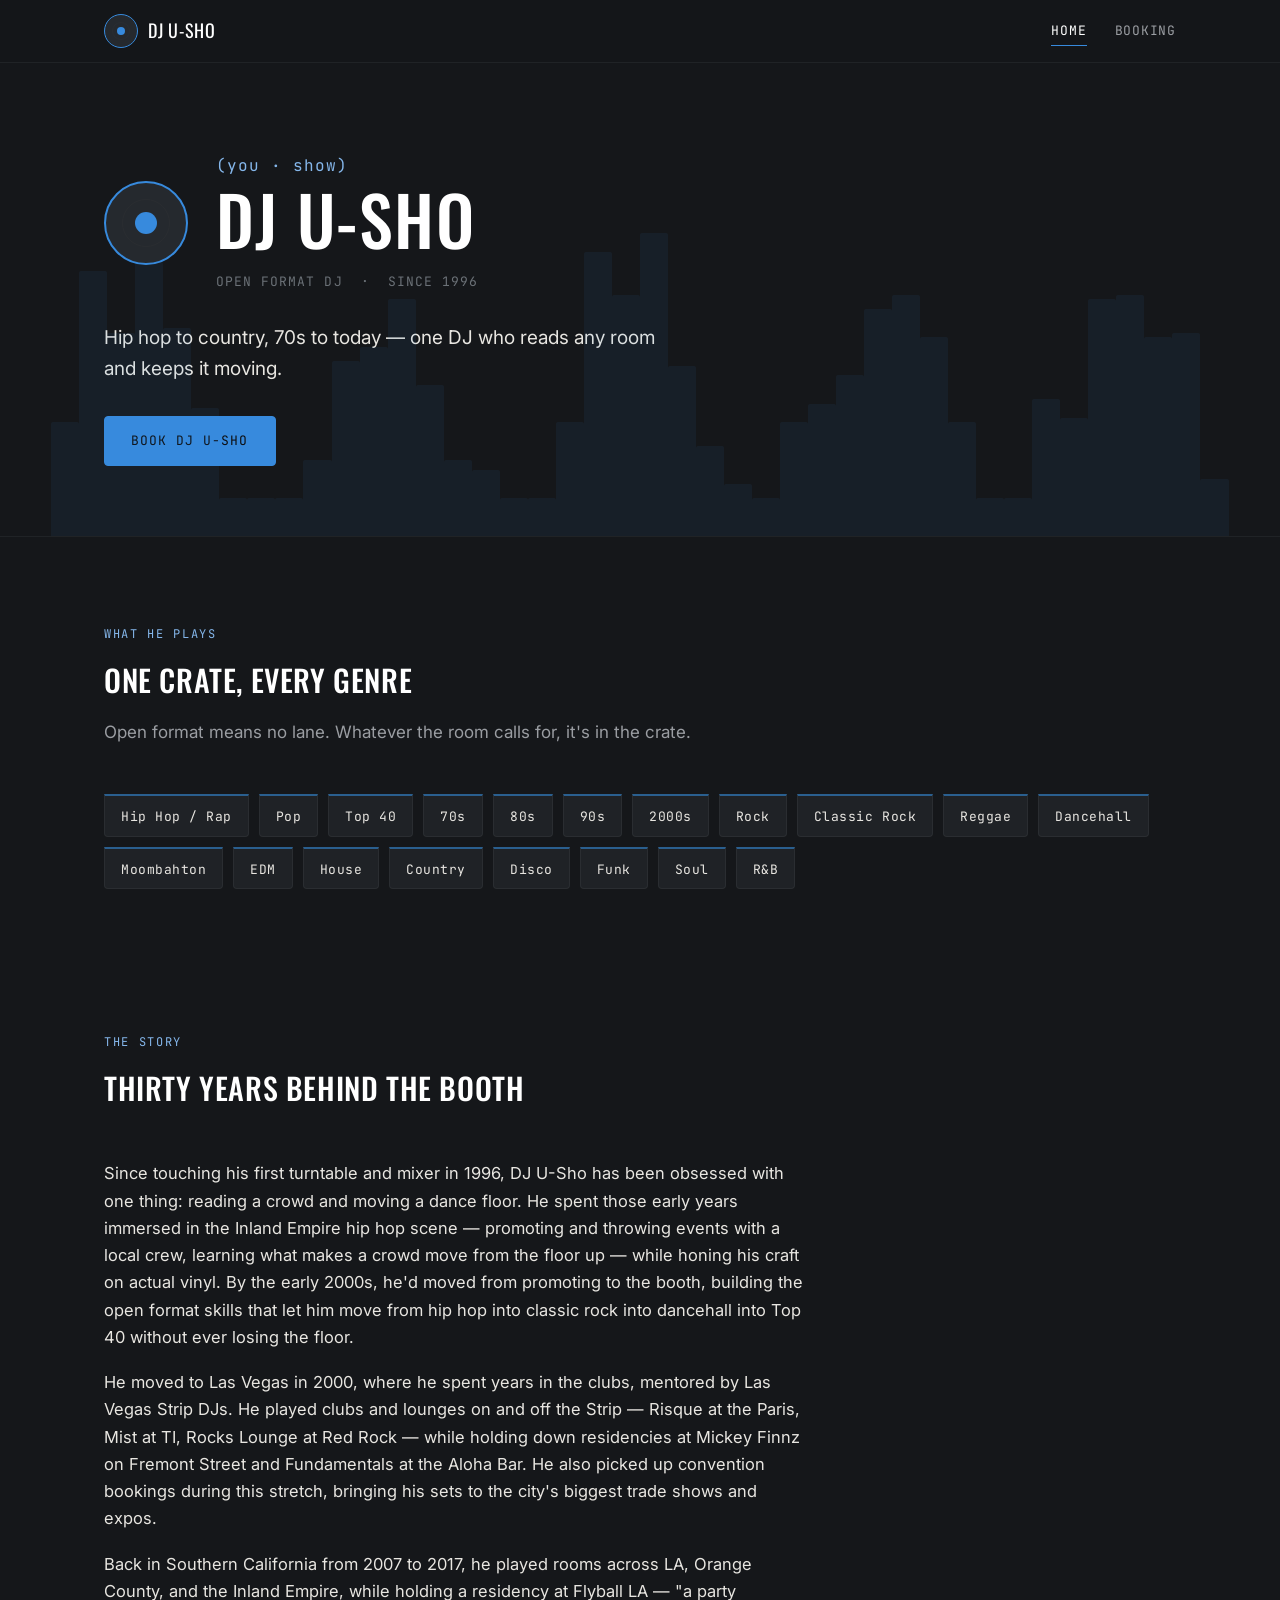
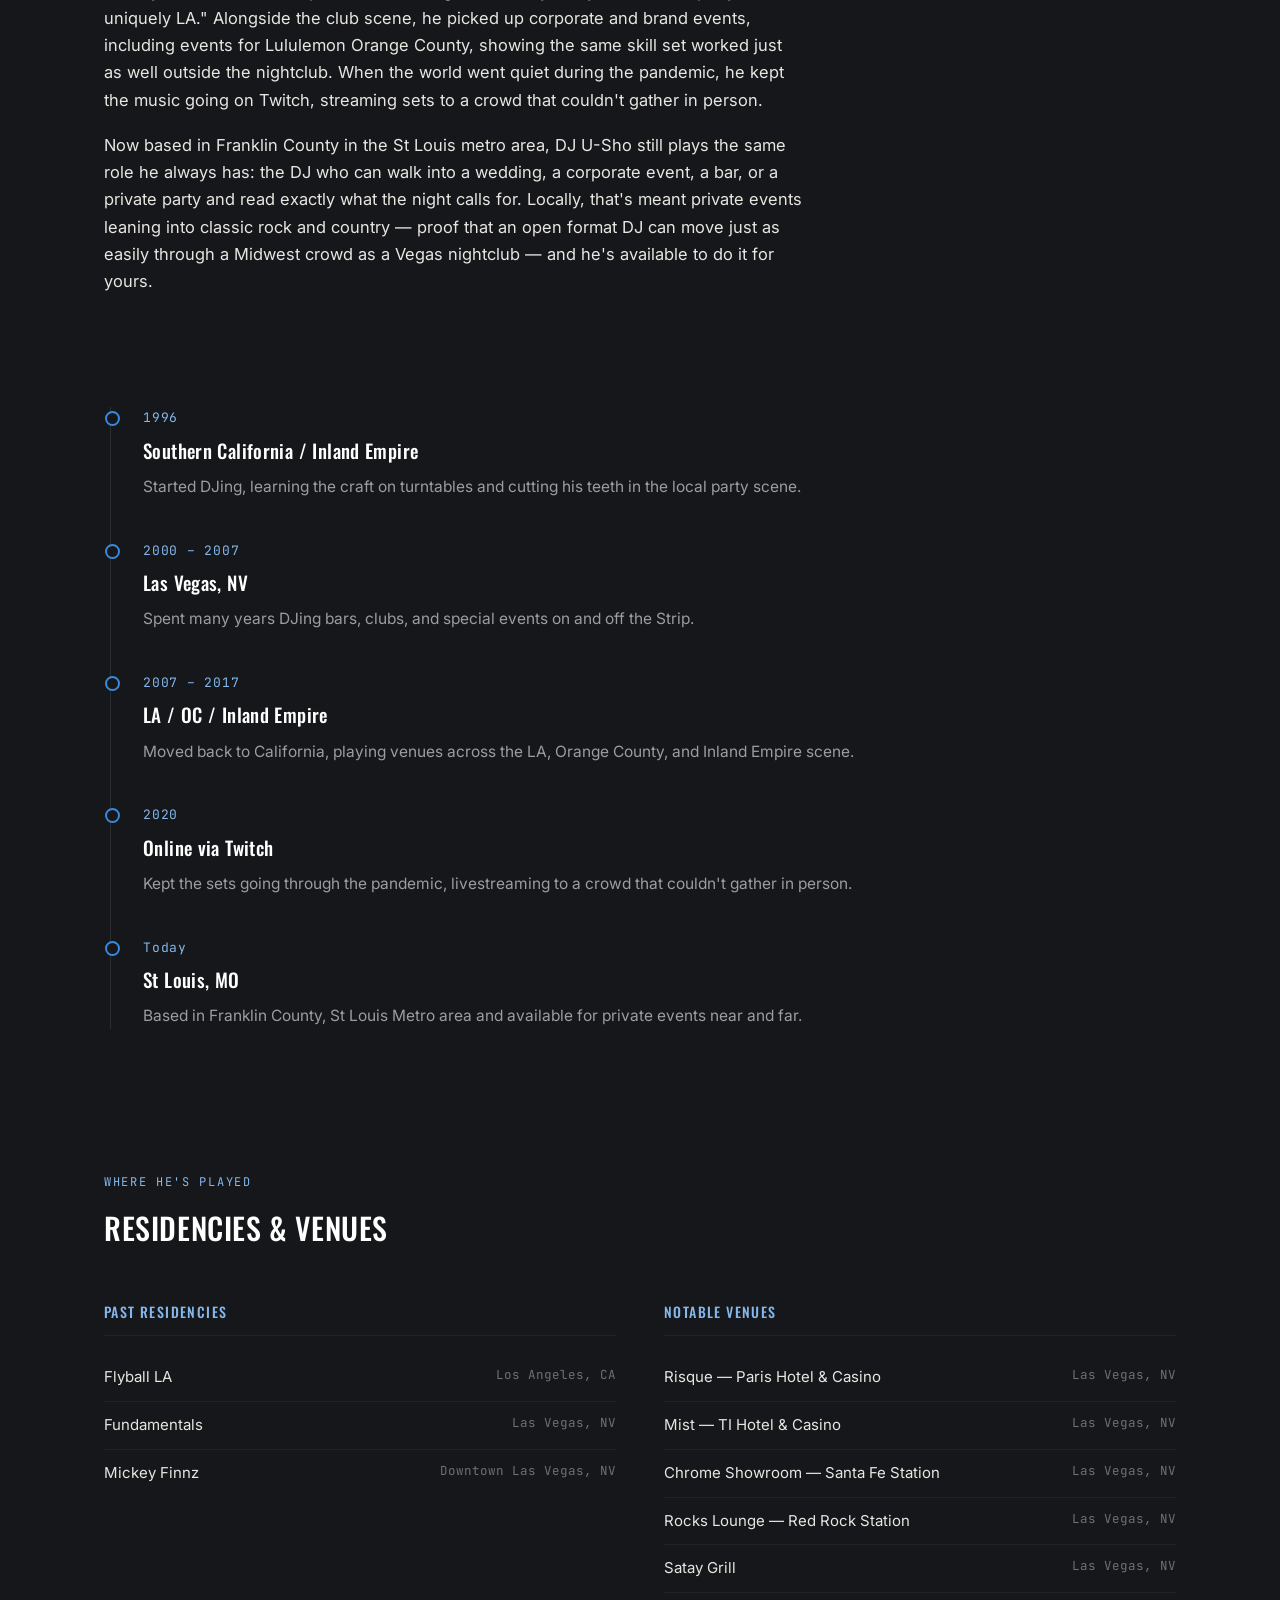
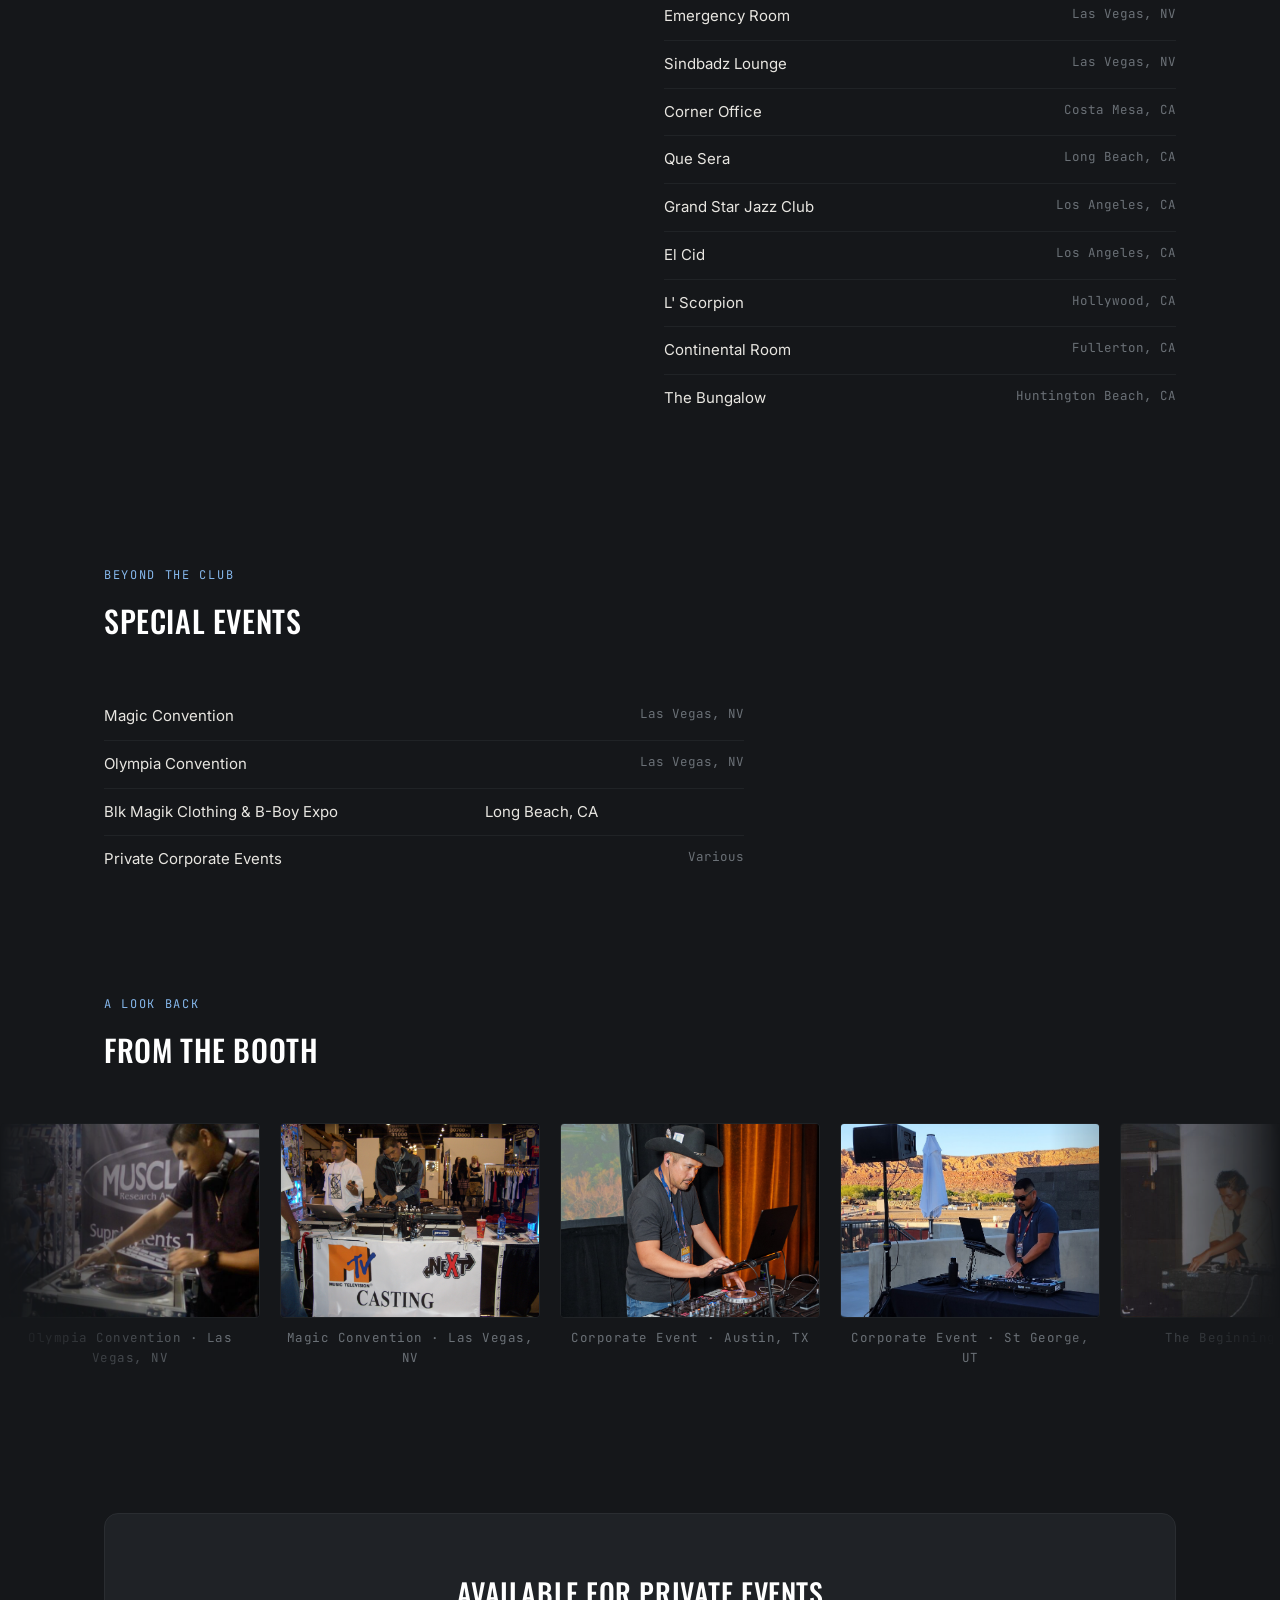
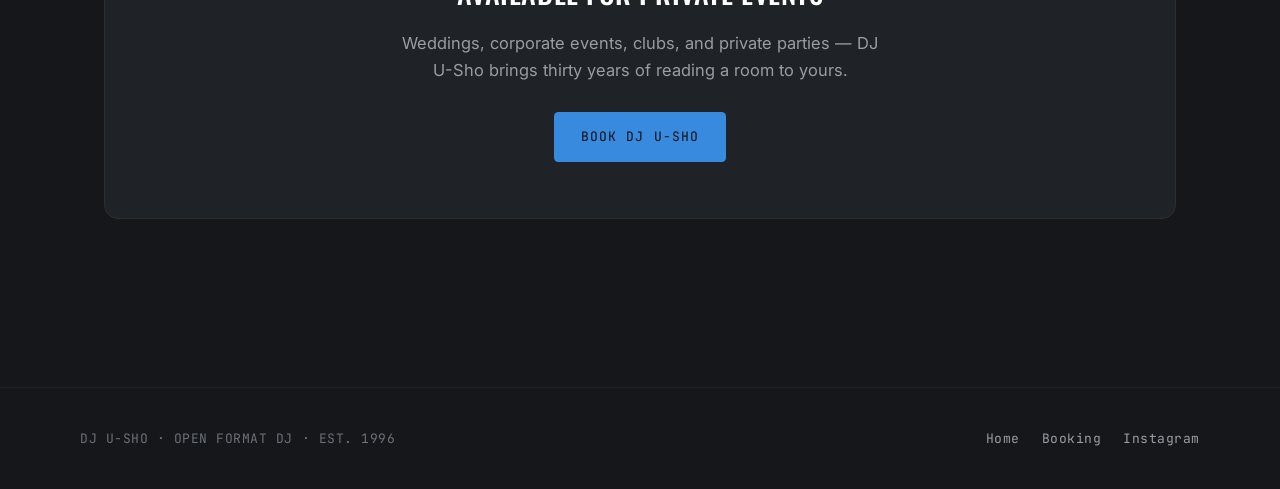
==== commit 79e0ab17: "Update index.html" ====
--- a/index.html
+++ b/index.html
@@ -415,13 +415,13 @@
       <div class="list-block">
         <h3>Notable venues</h3>
         <ul class="plain-list">
-          <li><span>Risque &mdash; Paris Hotel &amp; Casino</span><span class="loc">Las Vegas</span></li>
-          <li><span>Mist &mdash; TI Hotel &amp; Casino</span><span class="loc">Las Vegas</span></li>
-          <li><span>Chrome Showroom &mdash; Santa Fe Station</span><span class="loc">Las Vegas</span></li>
-          <li><span>Rocks Lounge &mdash; Red Rock Station</span><span class="loc">Las Vegas</span></li>
-          <li><span>Satay Grill</span><span class="loc">Las Vegas</span></li>
-          <li><span>Emergency Room</span><span class="loc">Las Vegas</span></li>
-          <li><span>Sindbadz Lounge</span><span class="loc">Las Vegas</span></li>
+          <li><span>Risque &mdash; Paris Hotel &amp; Casino</span><span class="loc">Las Vegas, NV</span></li>
+          <li><span>Mist &mdash; TI Hotel &amp; Casino</span><span class="loc">Las Vegas, NV</span></li>
+          <li><span>Chrome Showroom &mdash; Santa Fe Station</span><span class="loc">Las Vegas, NV</span></li>
+          <li><span>Rocks Lounge &mdash; Red Rock Station</span><span class="loc">Las Vegas, NV</span></li>
+          <li><span>Satay Grill</span><span class="loc">Las Vegas, NV</span></li>
+          <li><span>Emergency Room</span><span class="loc">Las Vegas, NV</span></li>
+          <li><span>Sindbadz Lounge</span><span class="loc">Las Vegas, NV</span></li>
           <li><span>Corner Office</span><span class="loc">Costa Mesa, CA</span></li>
           <li><span>Que Sera</span><span class="loc">Long Beach, CA</span></li>
           <li><span>Grand Star Jazz Club</span><span class="loc">Los Angeles, CA</span></li>
@@ -442,10 +442,10 @@
       <h2>Special events</h2>
     </div>
     <ul class="plain-list" style="max-width: 640px;">
-      <li><span>Magic Convention</span><span class="loc">Myspace Booth</span></li>
-      <li><span>Olympia Convention</span><span class="loc">Muscletech Booth</span></li>
-      <li><span>Blk Magik Clothing &amp; B-Boy Expo</span><span class="loc"></span></li>
-      <li><span>Private &amp; brand events</span><span class="loc">Lululemon OC &middot; Lazy Dog Restaurants</span></li>
+      <li><span>Magic Convention</span><span class="loc">Las Vegas, NV</span></li>
+      <li><span>Olympia Convention</span><span class="loc">Las Vegas, NV</span></li>
+      <li><span>Blk Magik Clothing &amp; B-Boy Expo</span>Long Beach, CA<span class="loc"></span></li>
+      <li><span>Private Corporate Events</span><span class="loc">Various</span></li>
     </ul>
   </div>
 </section>
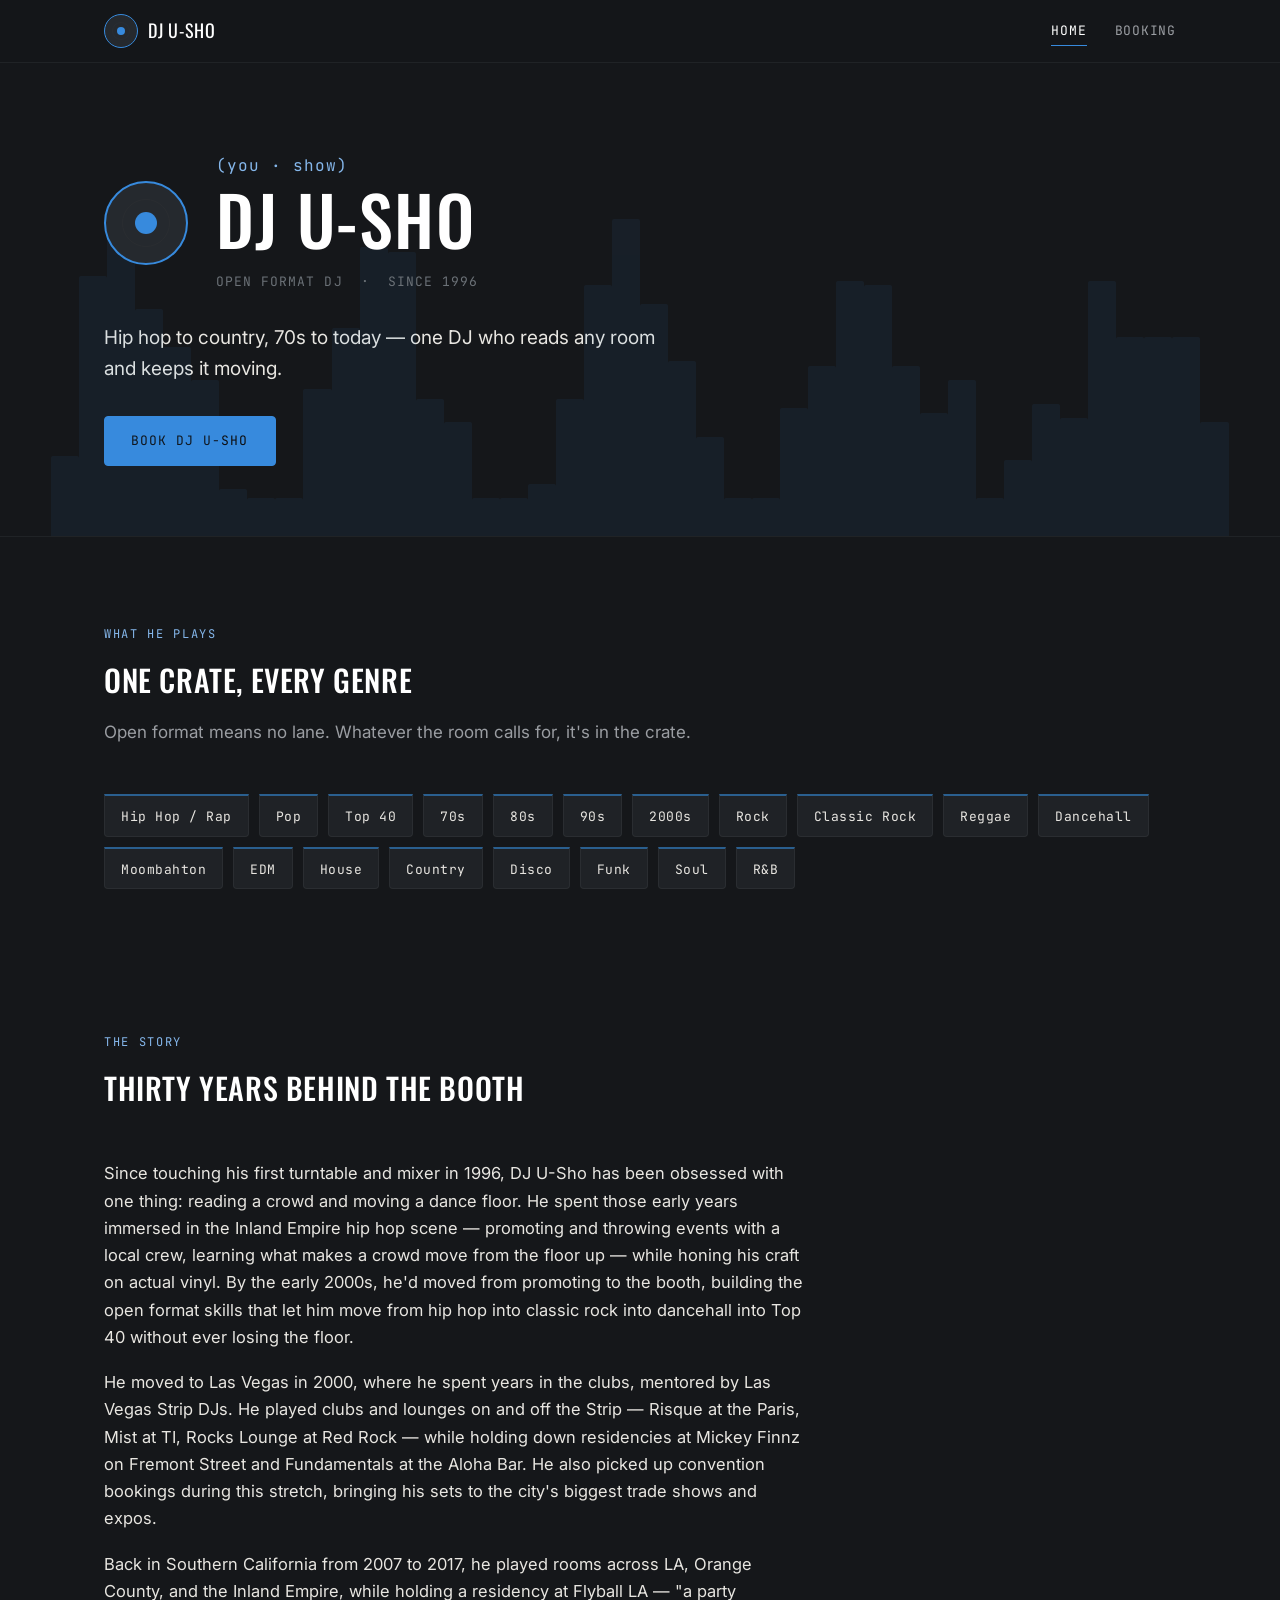
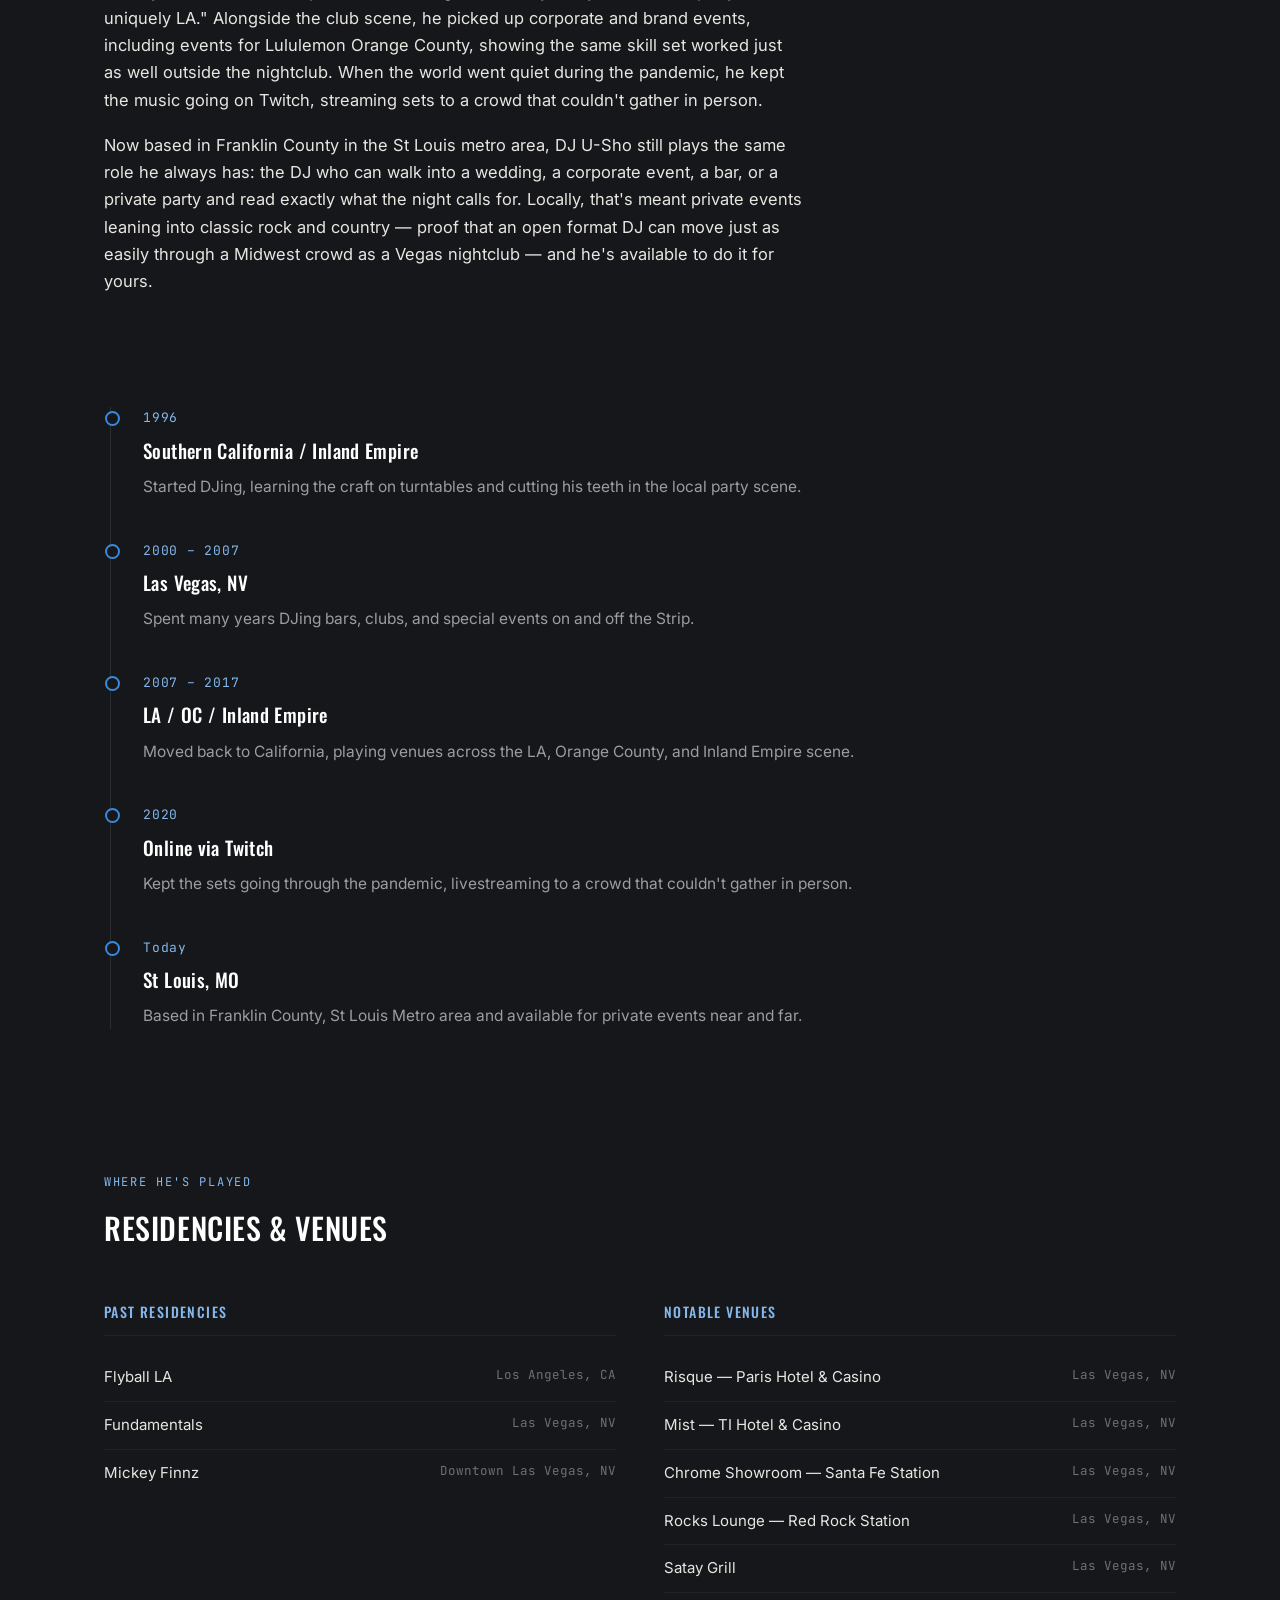
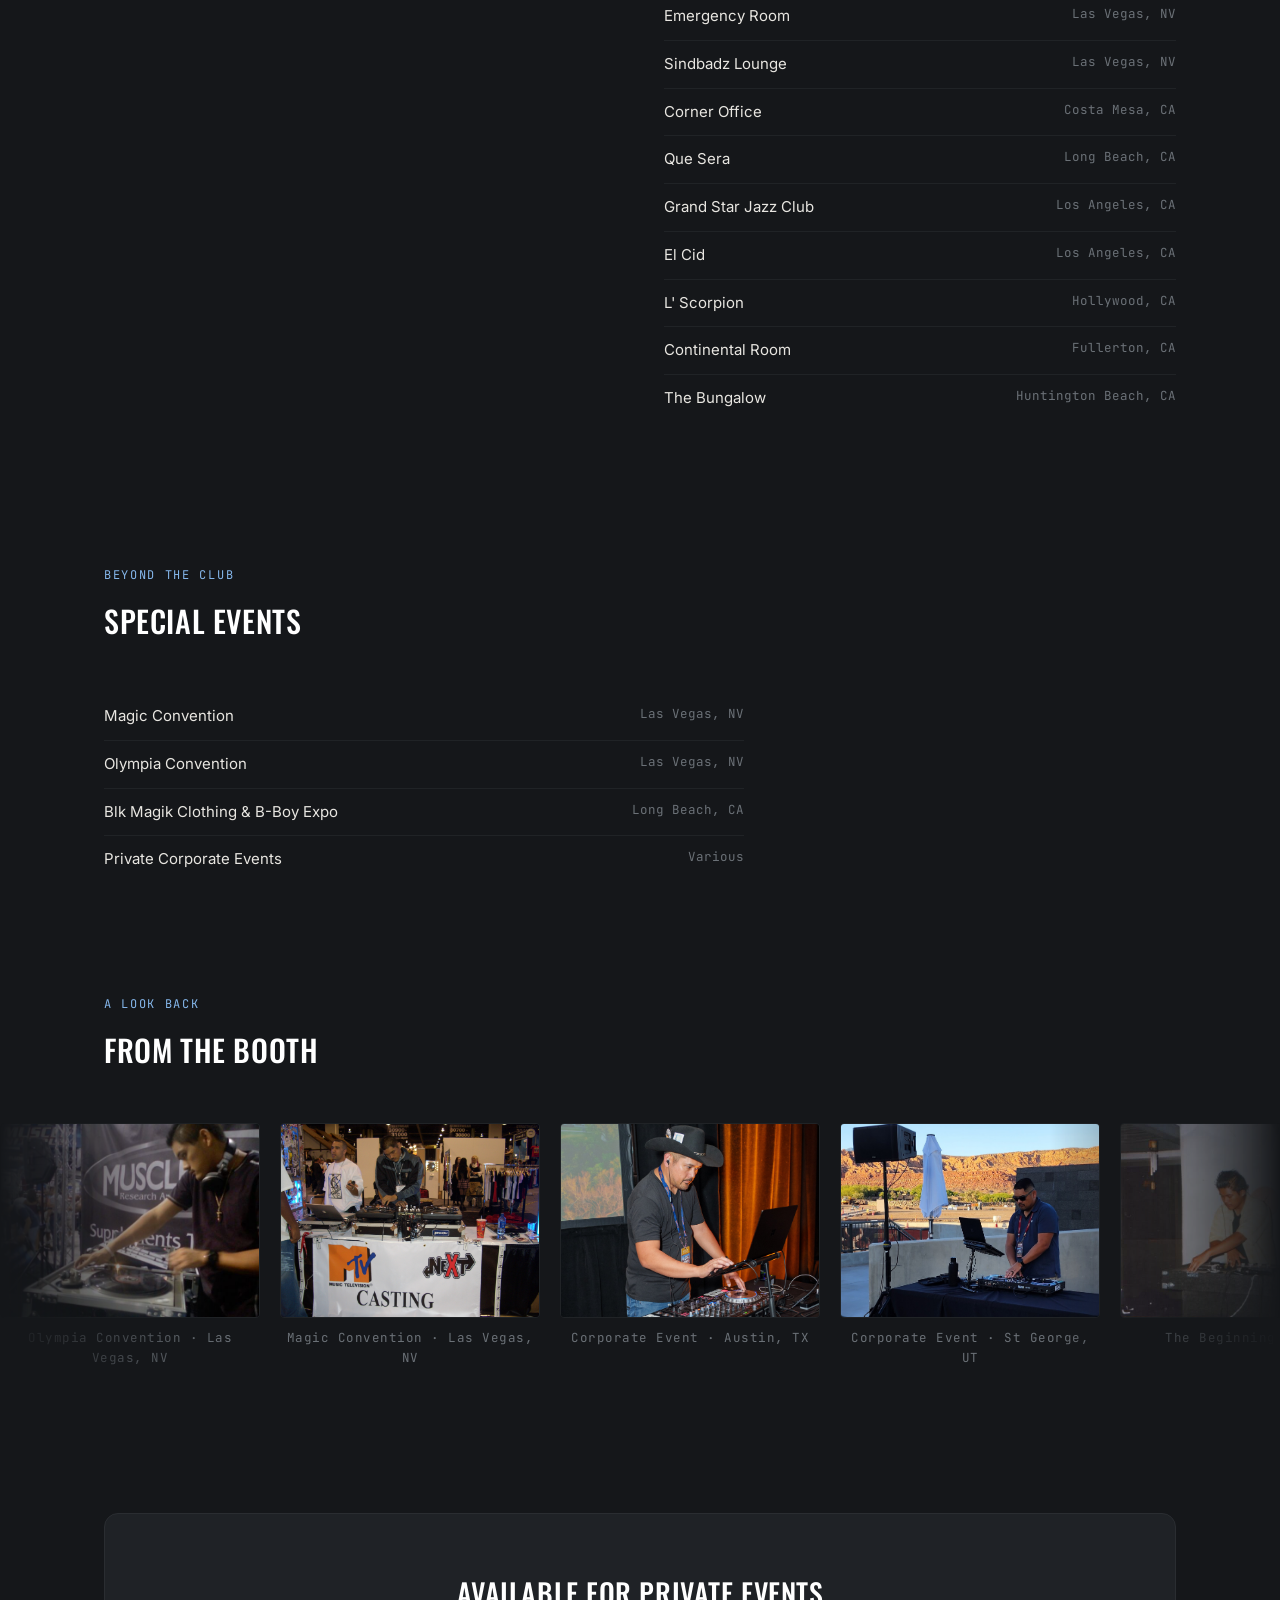
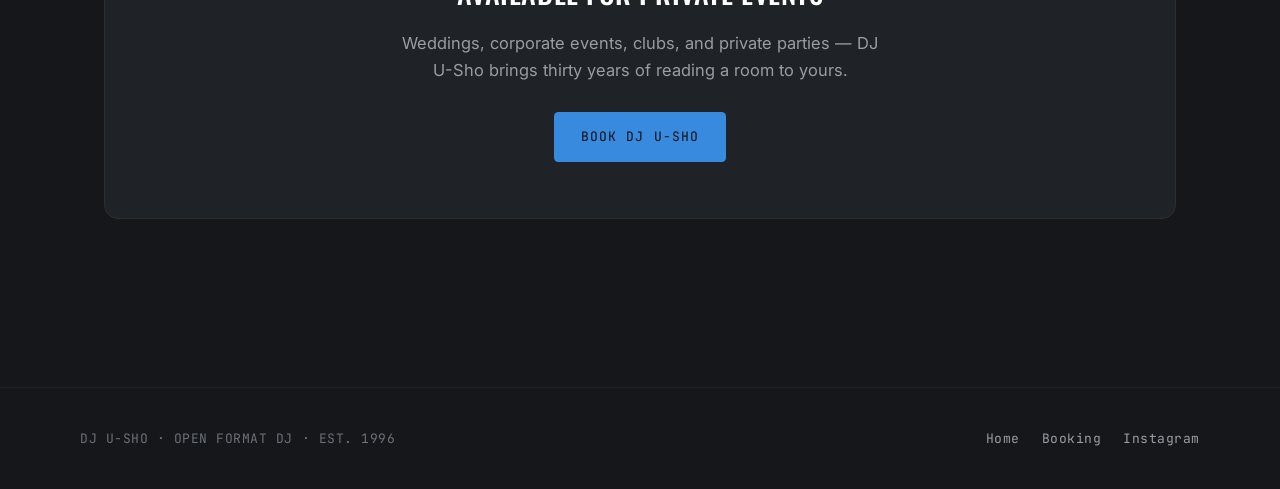
==== commit 47184c62: "Update index.html" ====
--- a/index.html
+++ b/index.html
@@ -444,7 +444,7 @@
     <ul class="plain-list" style="max-width: 640px;">
       <li><span>Magic Convention</span><span class="loc">Las Vegas, NV</span></li>
       <li><span>Olympia Convention</span><span class="loc">Las Vegas, NV</span></li>
-      <li><span>Blk Magik Clothing &amp; B-Boy Expo</span>Long Beach, CA<span class="loc"></span></li>
+      <li><span>Blk Magik Clothing &amp; B-Boy Expo</span><span class="loc">Long Beach, CA</span></li>
       <li><span>Private Corporate Events</span><span class="loc">Various</span></li>
     </ul>
   </div>
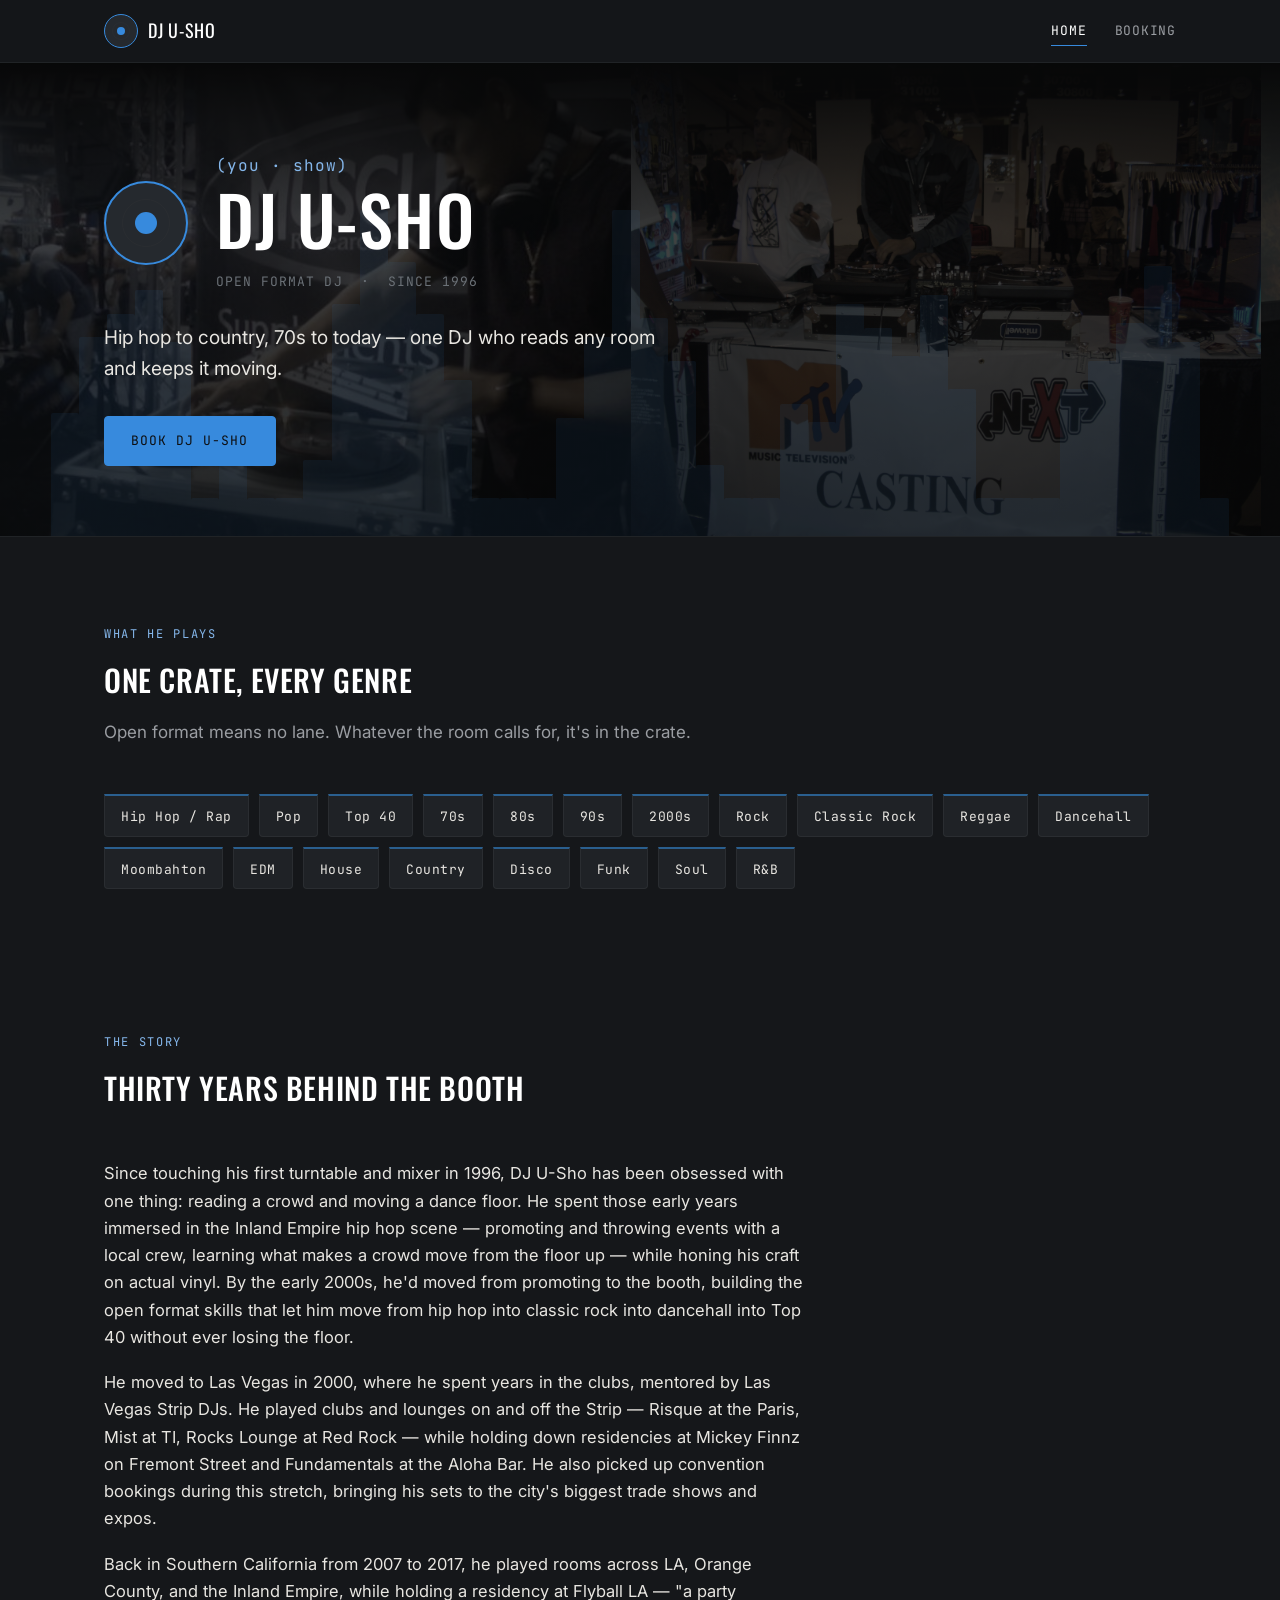
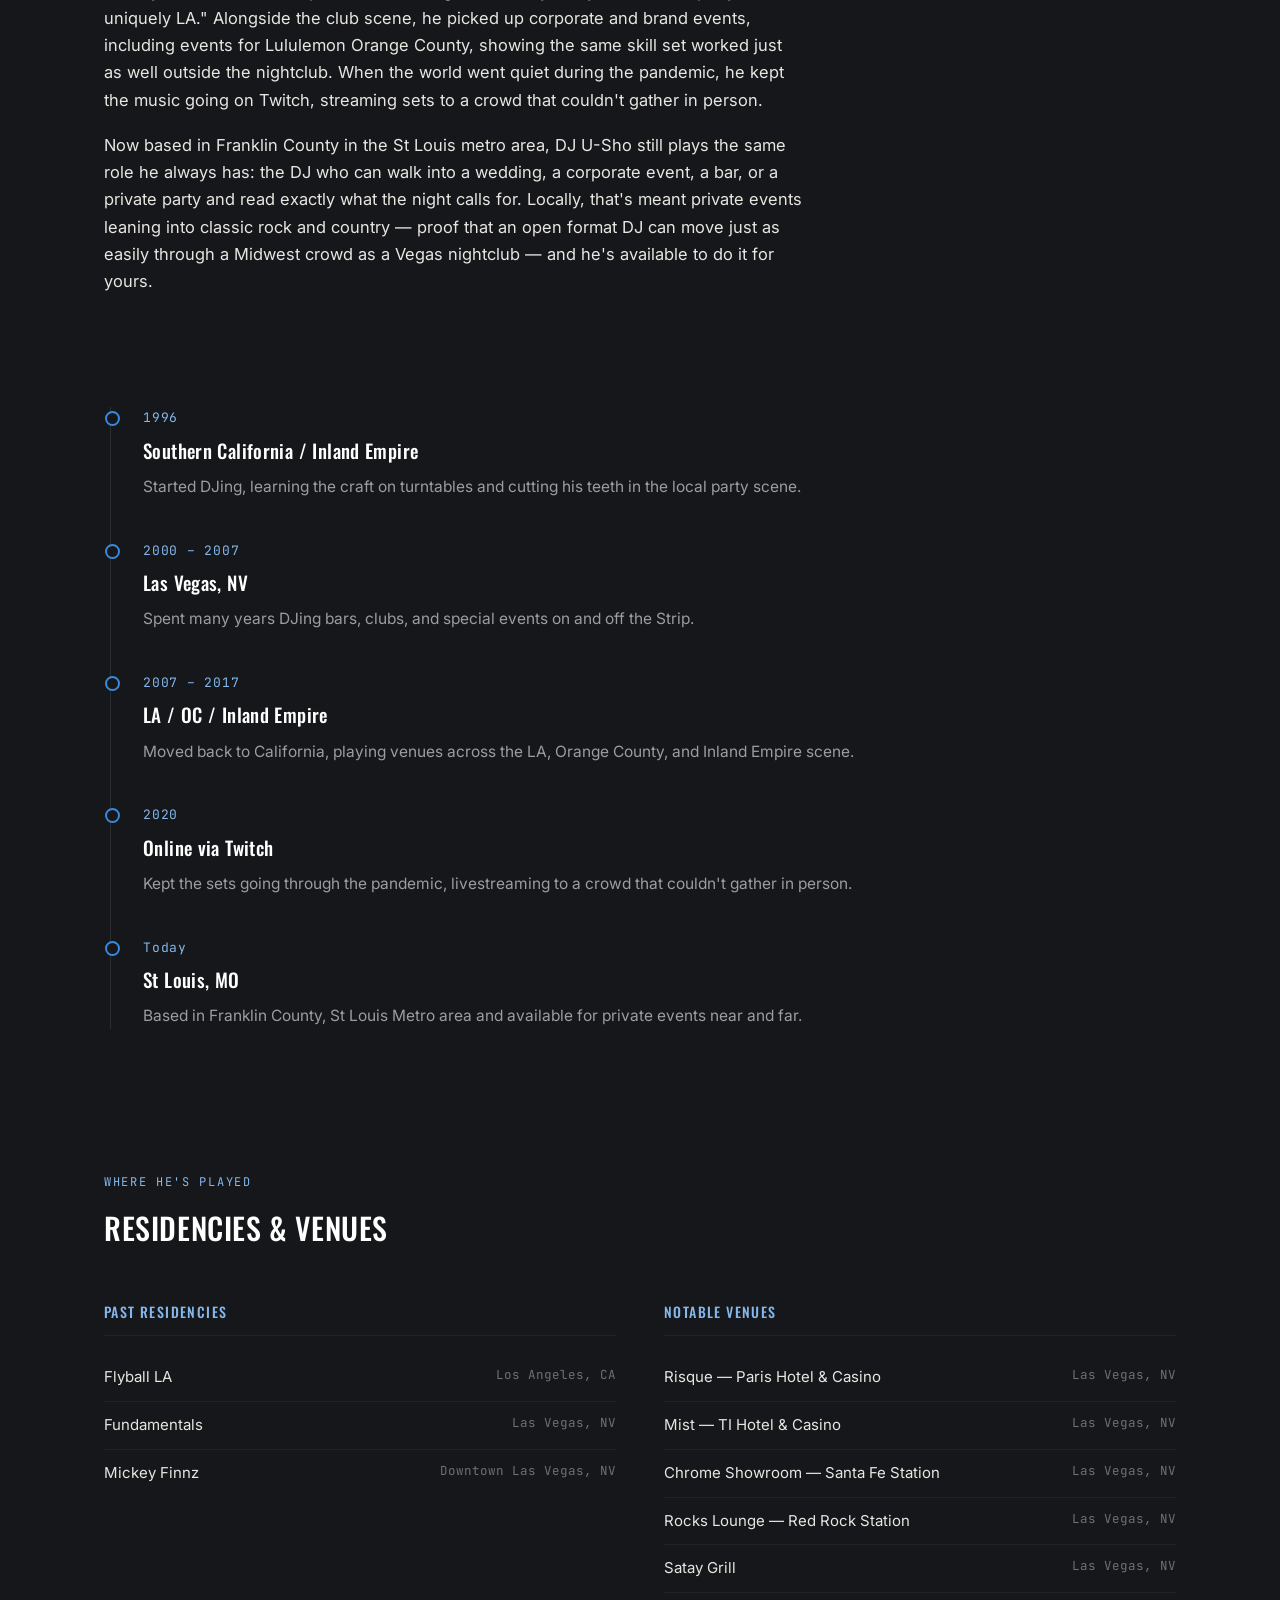
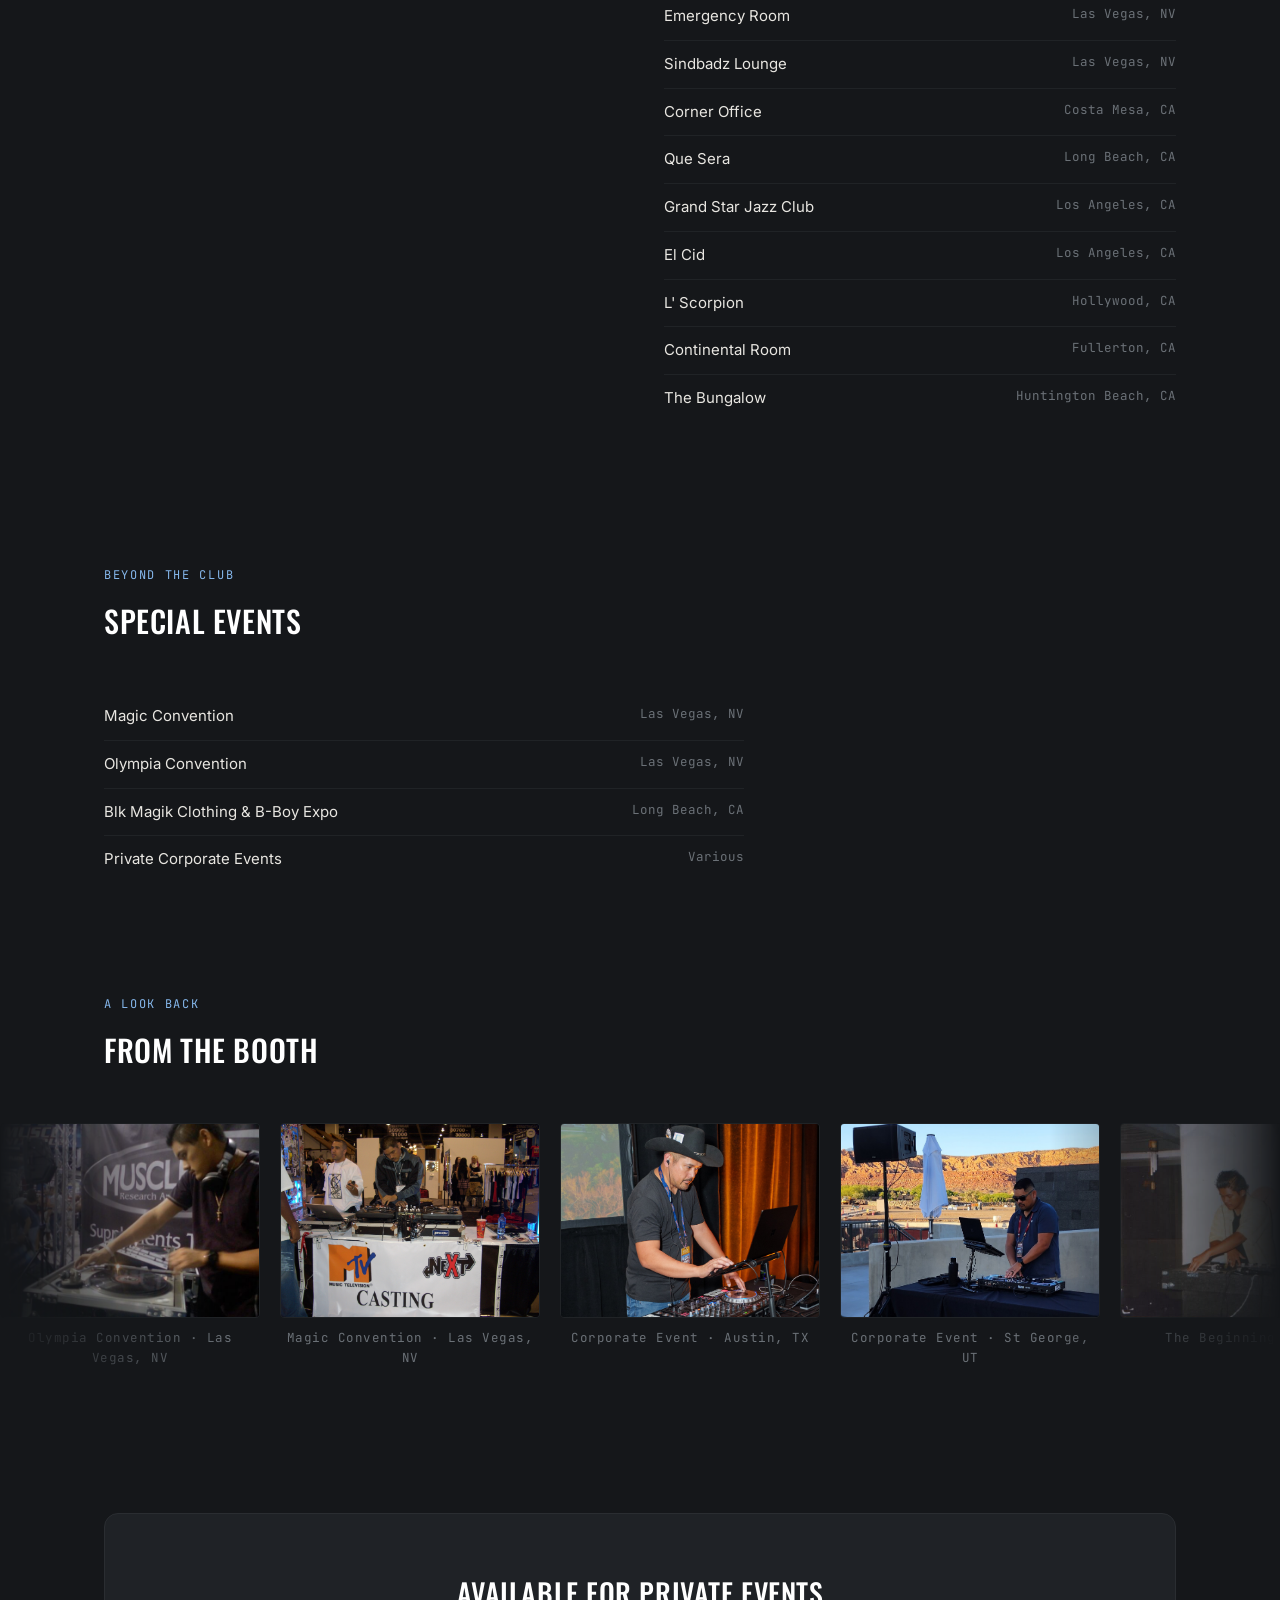
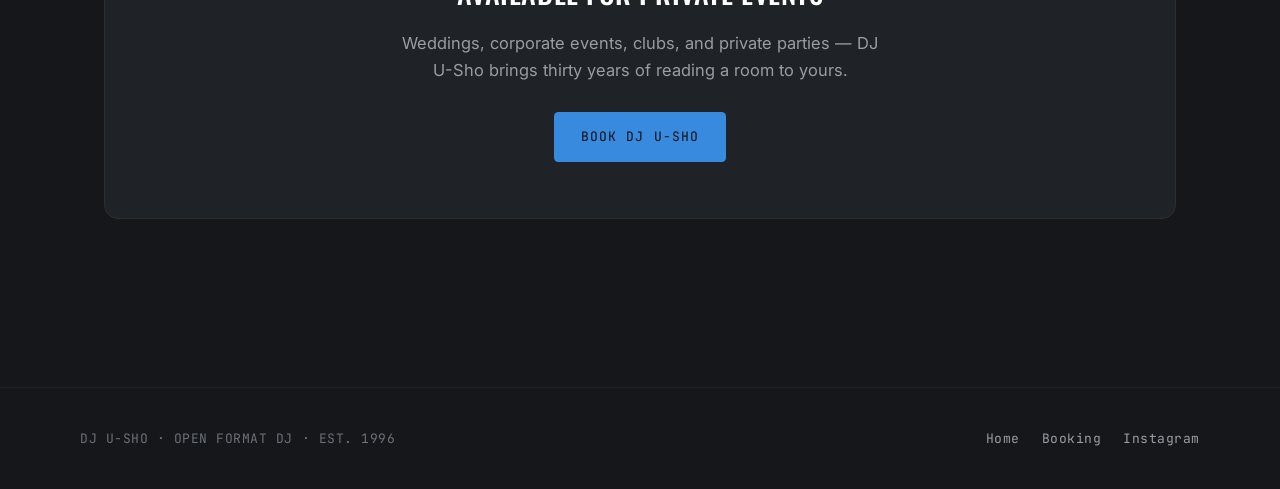
==== commit 661789da: "Add scrolling photo strip to hero background Replace static hero image with a looping strip of event" ====
--- a/index.html
+++ b/index.html
@@ -18,15 +18,57 @@
     overflow: hidden;
   }
 
+  .hero-bg {
+    position: absolute;
+    inset: 0;
+    z-index: 0;
+    overflow: hidden;
+    filter: grayscale(35%) brightness(0.55) saturate(0.8);
+  }
+
+  .hero-bg-track {
+    display: flex;
+    height: 100%;
+    width: max-content;
+    animation: hero-bg-scroll 60s linear infinite;
+  }
+
+  .hero-bg-track img {
+    height: 100%;
+    width: auto;
+    object-fit: cover;
+    display: block;
+  }
+
+  @keyframes hero-bg-scroll {
+    from { transform: translateX(0); }
+    to { transform: translateX(-50%); }
+  }
+
+  .hero-bg::after {
+    content: '';
+    position: absolute;
+    inset: 0;
+    background:
+      linear-gradient(180deg, var(--bg-deep) 0%, rgba(13,14,16,0.55) 35%, rgba(13,14,16,0.75) 100%),
+      linear-gradient(100deg, rgba(55,138,221,0.25), transparent 60%);
+  }
+
   .hero-waveform {
     position: absolute;
     inset: 0;
+    z-index: 1;
     display: flex;
     align-items: flex-end;
     justify-content: space-between;
     padding: 0 4%;
     opacity: 0.07;
     pointer-events: none;
+  }
+
+  .hero > .container {
+    position: relative;
+    z-index: 1;
   }
 
   .hero-waveform span {
@@ -302,6 +344,26 @@
 </header>
 
 <section class="hero">
+  <div class="hero-bg" aria-hidden="true">
+    <div class="hero-bg-track">
+      <img src="images/Olympia_Conv.jpg" alt="">
+      <img src="images/Magic_Convention.JPG" alt="">
+      <img src="images/Priv_Austin.jpg" alt="">
+      <img src="images/Prov_StGeorge.jpg" alt="">
+      <img src="images/FlyBallLA.jpg" alt="">
+      <img src="images/Myst_LV.JPG" alt="">
+      <img src="images/Bungalow.jpg" alt="">
+      <img src="images/Lululemon.JPG" alt="">
+      <img src="images/Olympia_Conv.jpg" alt="">
+      <img src="images/Magic_Convention.JPG" alt="">
+      <img src="images/Priv_Austin.jpg" alt="">
+      <img src="images/Prov_StGeorge.jpg" alt="">
+      <img src="images/FlyBallLA.jpg" alt="">
+      <img src="images/Myst_LV.JPG" alt="">
+      <img src="images/Bungalow.jpg" alt="">
+      <img src="images/Lululemon.JPG" alt="">
+    </div>
+  </div>
   <div class="hero-waveform" aria-hidden="true" id="heroWaveform"></div>
   <div class="container hero-inner">
     <span class="record-mark lg spin" aria-hidden="true"><span class="ring"><span class="dot"></span></span></span>
--- a/styles.css
+++ b/styles.css
@@ -36,7 +36,7 @@
 
 @media (prefers-reduced-motion: reduce) {
   html { scroll-behavior: auto; }
-  *:not(.carousel-track) { animation-duration: 0.01ms !important; animation-iteration-count: 1 !important; transition-duration: 0.01ms !important; }
+  *:not(.carousel-track):not(.hero-bg-track) { animation-duration: 0.01ms !important; animation-iteration-count: 1 !important; transition-duration: 0.01ms !important; }
 }
 
 body {
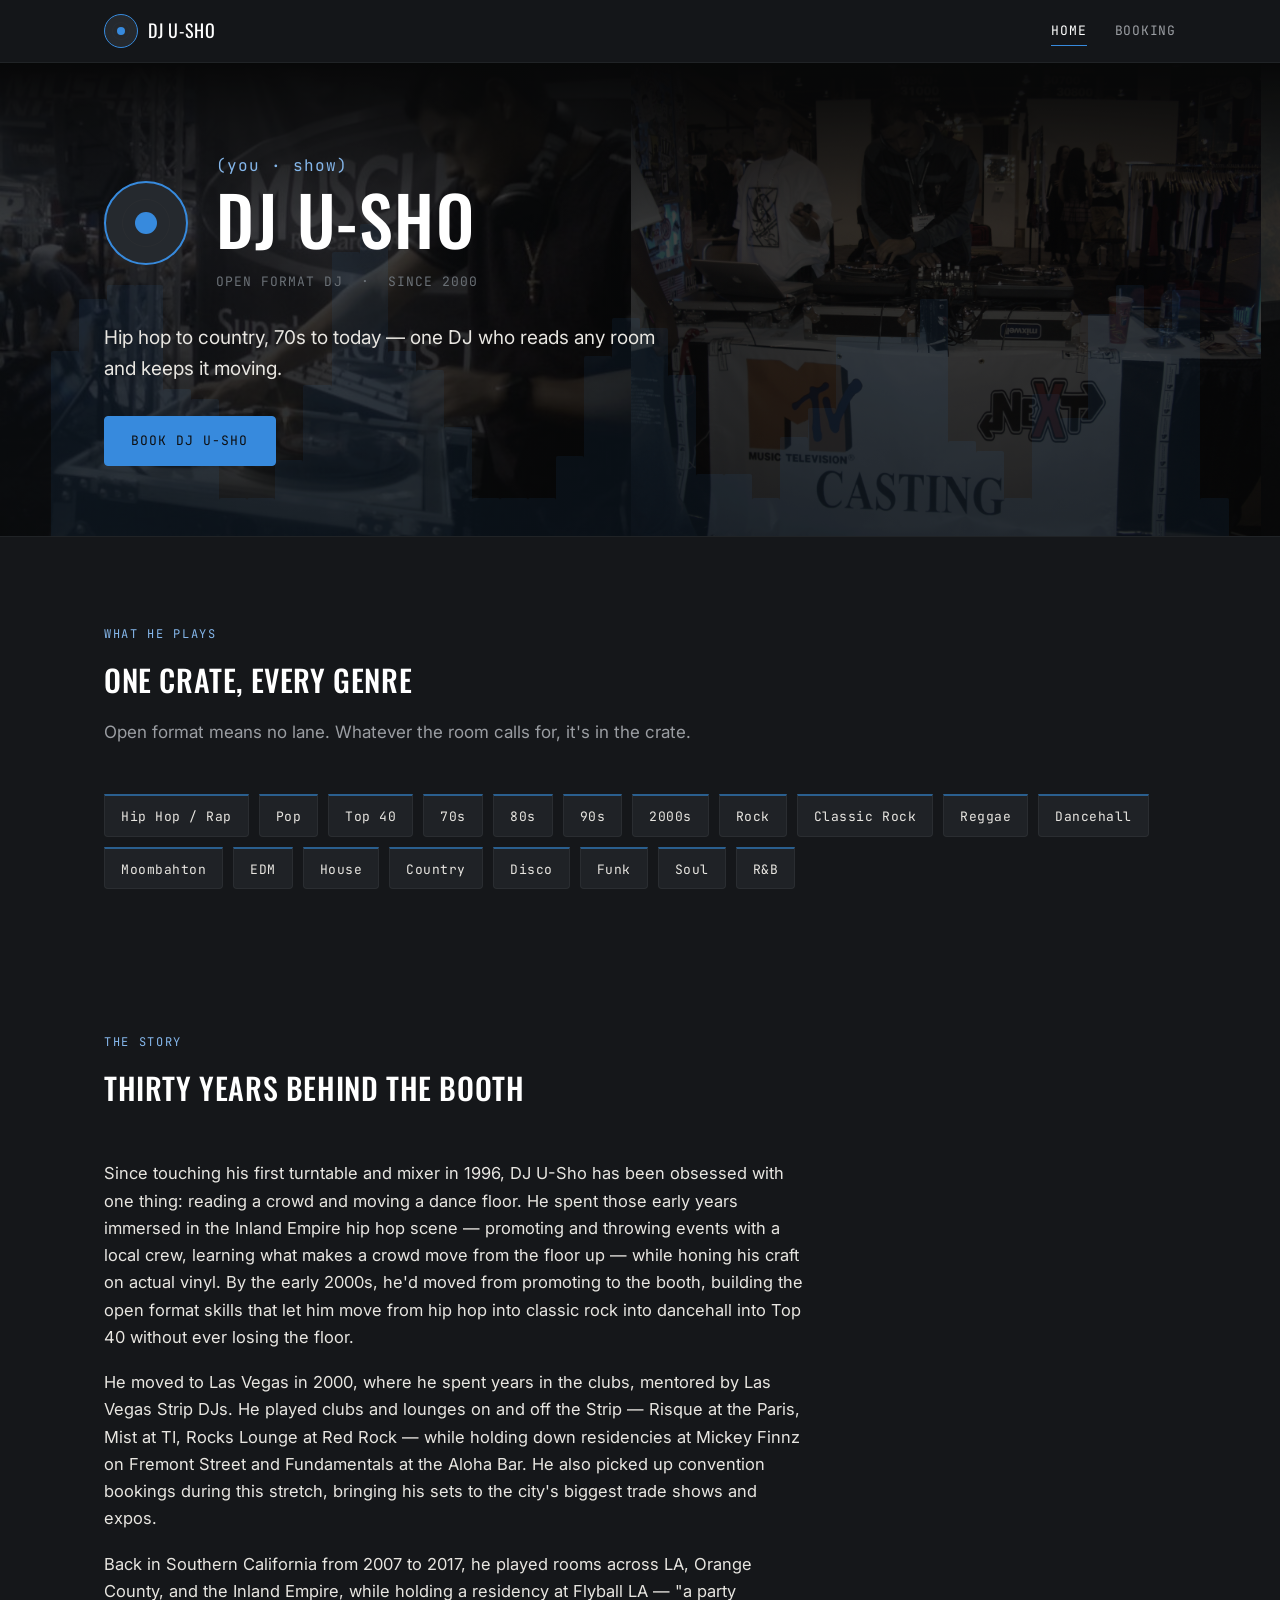
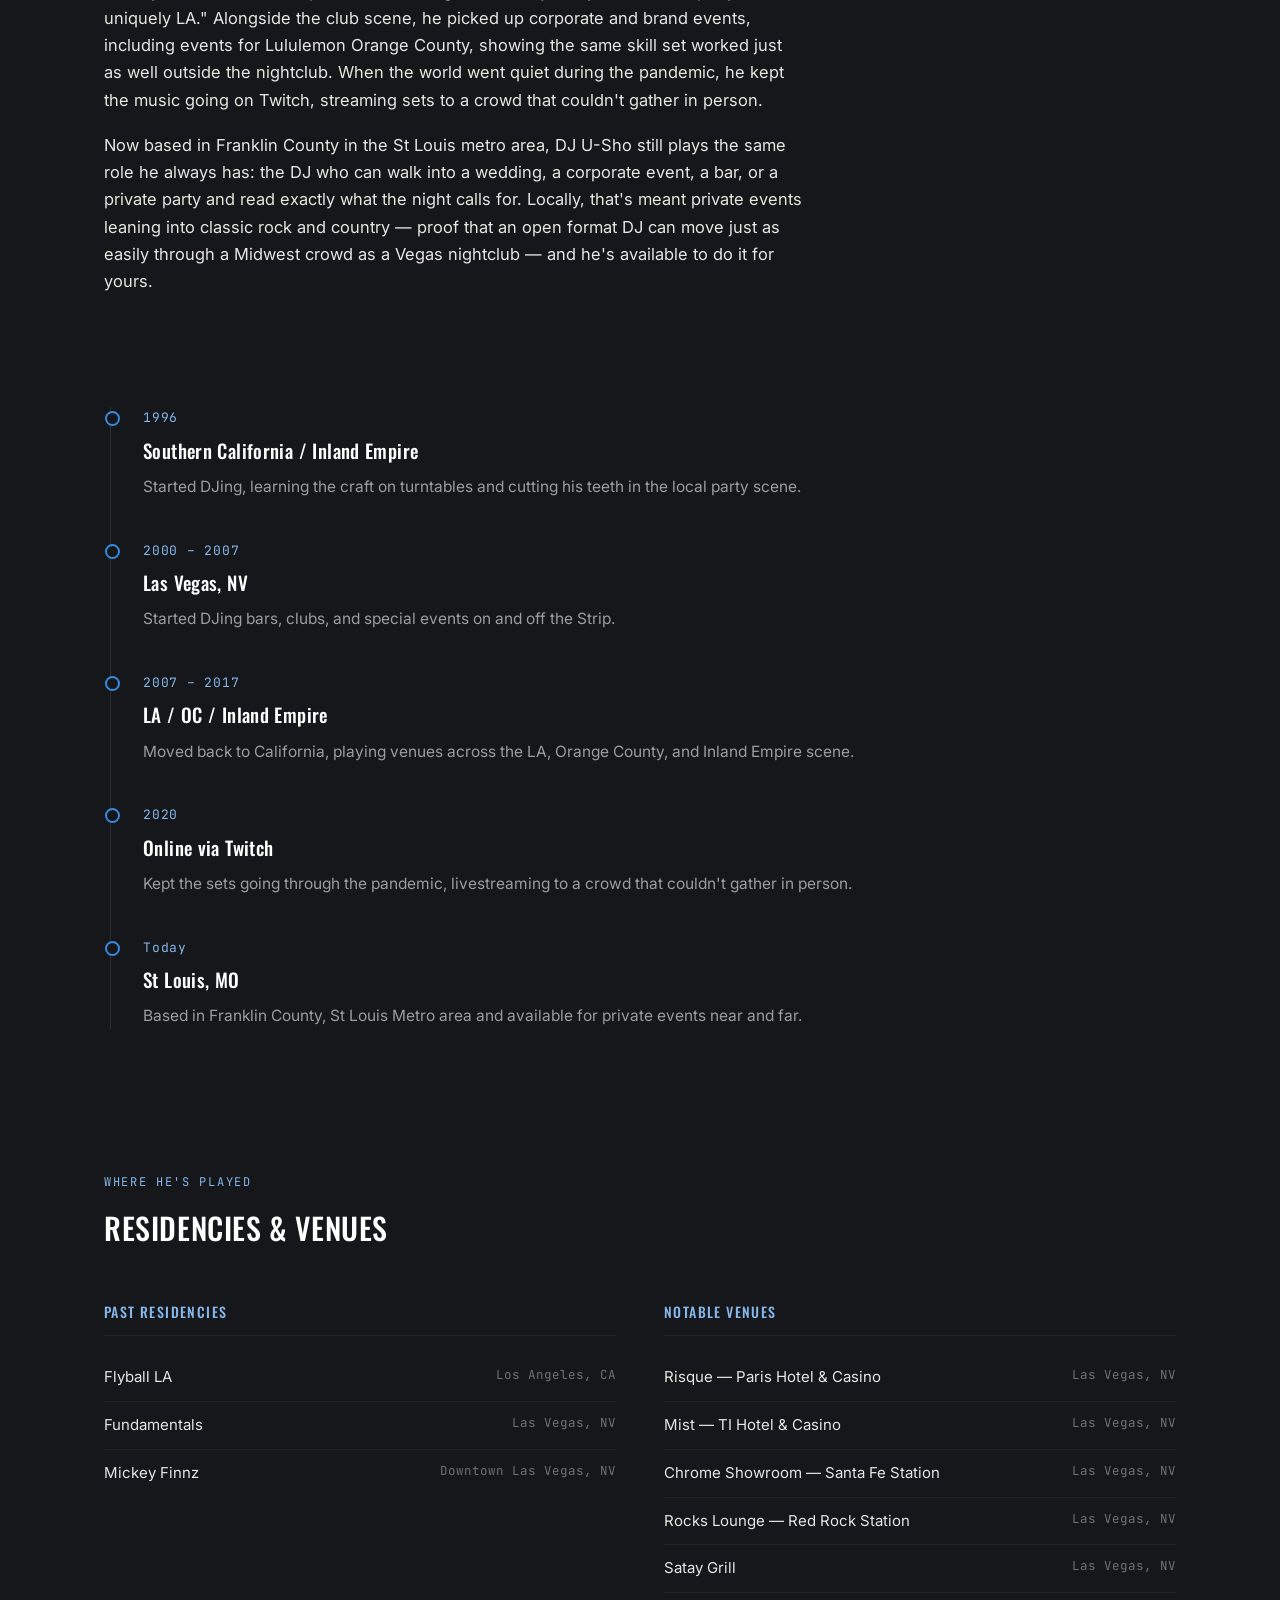
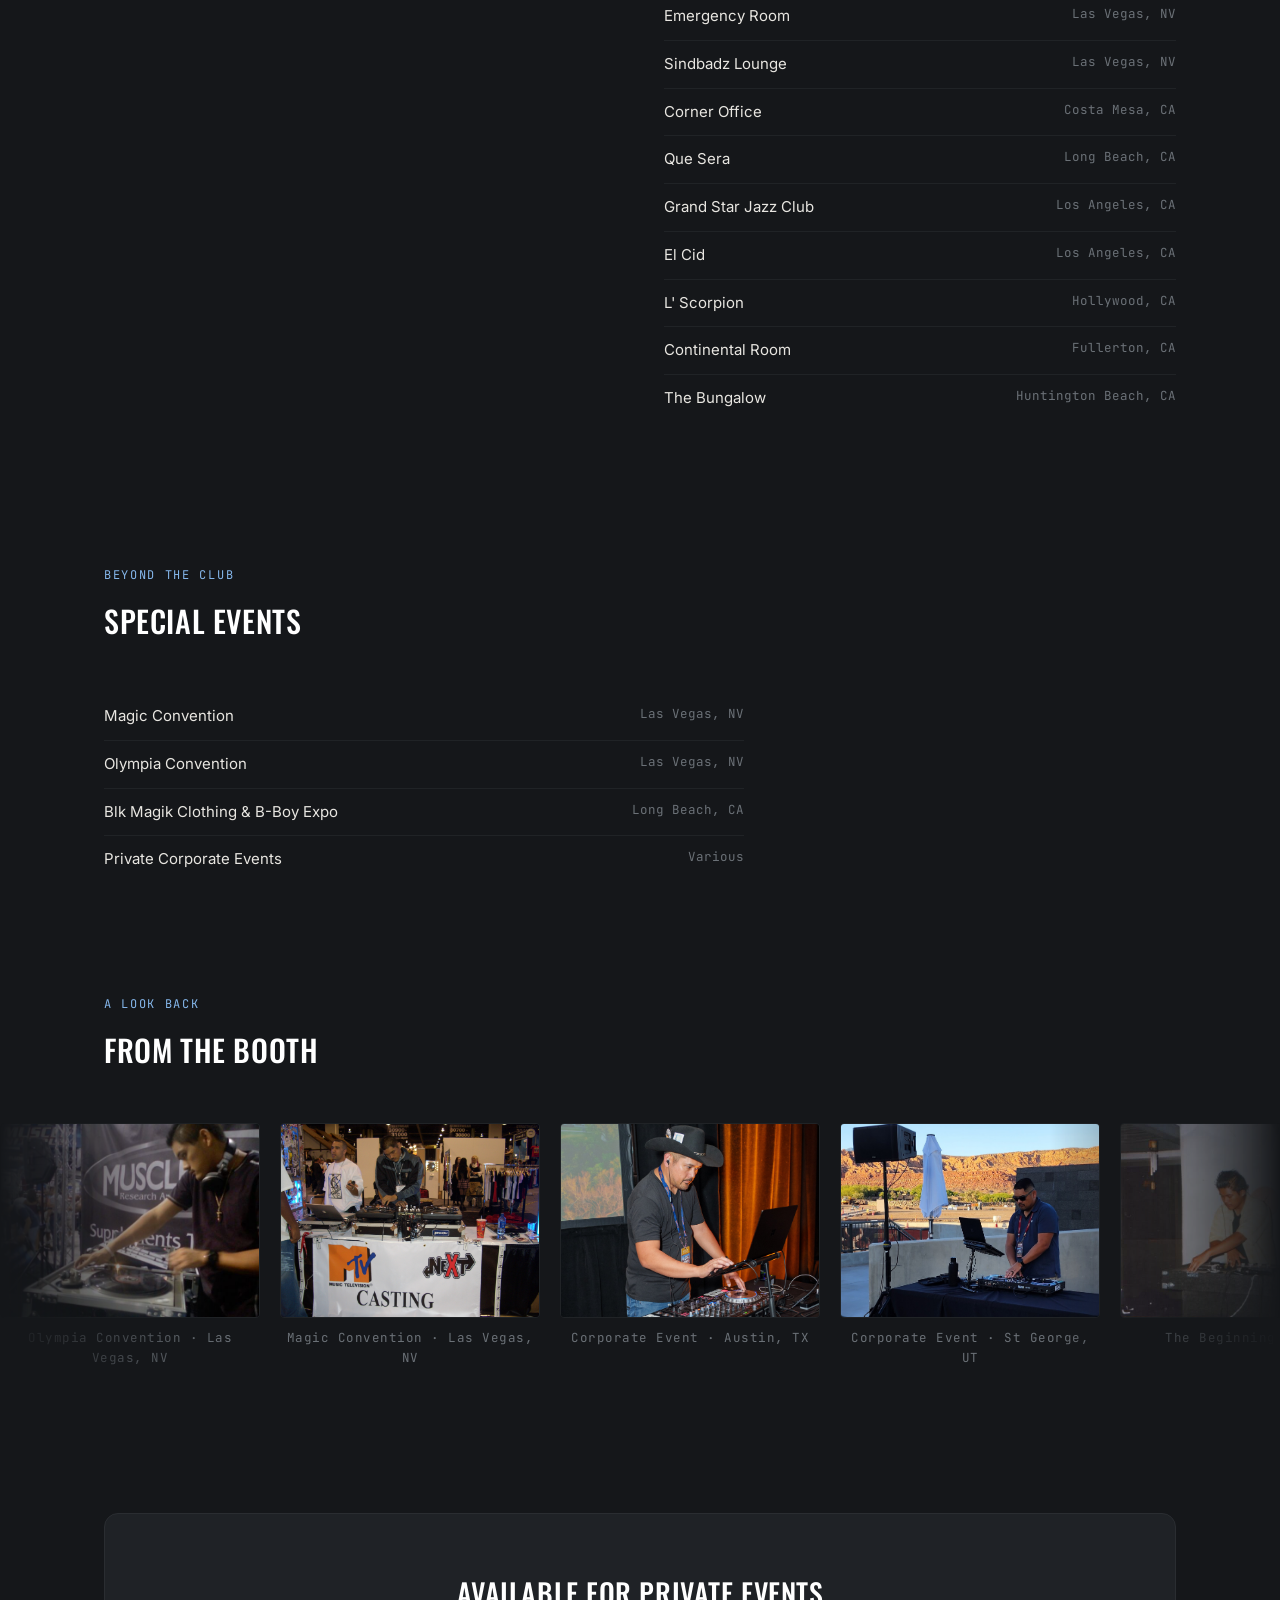
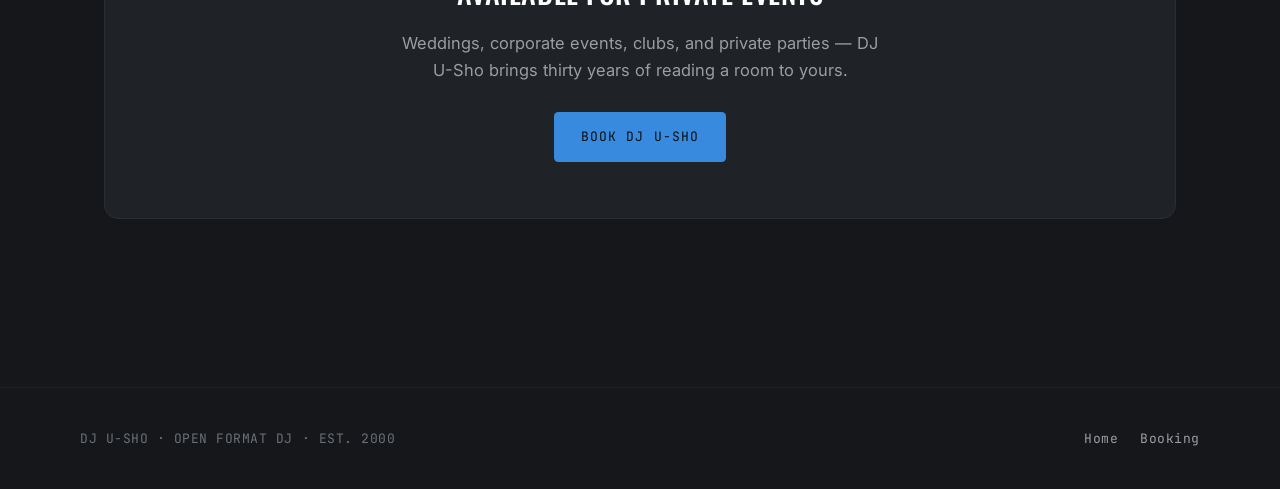
==== commit 61fc4795: "Update est. date to 2000 and remove Instagram links" ====
--- a/index.html
+++ b/index.html
@@ -370,7 +370,7 @@
     <div class="hero-text">
       <span class="hero-pronounce">(you &middot; show)</span>
       <h1>DJ U&#8209;Sho</h1>
-      <span class="hero-meta">Open format DJ &nbsp;&middot;&nbsp; Since 1996</span>
+      <span class="hero-meta">Open format DJ &nbsp;&middot;&nbsp; Since 2000</span>
     </div>
   </div>
   <div class="container">
@@ -438,7 +438,7 @@
       <div class="timeline-item">
         <span class="timeline-year">2000 &ndash; 2007</span>
         <h3>Las Vegas, NV</h3>
-        <p>Spent many years DJing bars, clubs, and special events on and off the Strip.</p>
+        <p>Started DJing bars, clubs, and special events on and off the Strip.</p>
       </div>
       <div class="timeline-item">
         <span class="timeline-year">2007 &ndash; 2017</span>
@@ -610,12 +610,10 @@
 
 <footer class="site-footer">
   <div class="footer-inner">
-    <span class="footer-brand">DJ U-SHO &middot; OPEN FORMAT DJ &middot; EST. 1996</span>
+    <span class="footer-brand">DJ U-SHO &middot; OPEN FORMAT DJ &middot; EST. 2000</span>
     <ul class="footer-links">
       <li><a href="index.html">Home</a></li>
-      <li><a href="contact.html">Booking</a></li>
-      <li><a href="https://instagram.com" target="_blank" rel="noopener">Instagram</a></li>
-    </ul>
+      <li><a href="contact.html">Booking</a></li>    </ul>
   </div>
 </footer>
 
